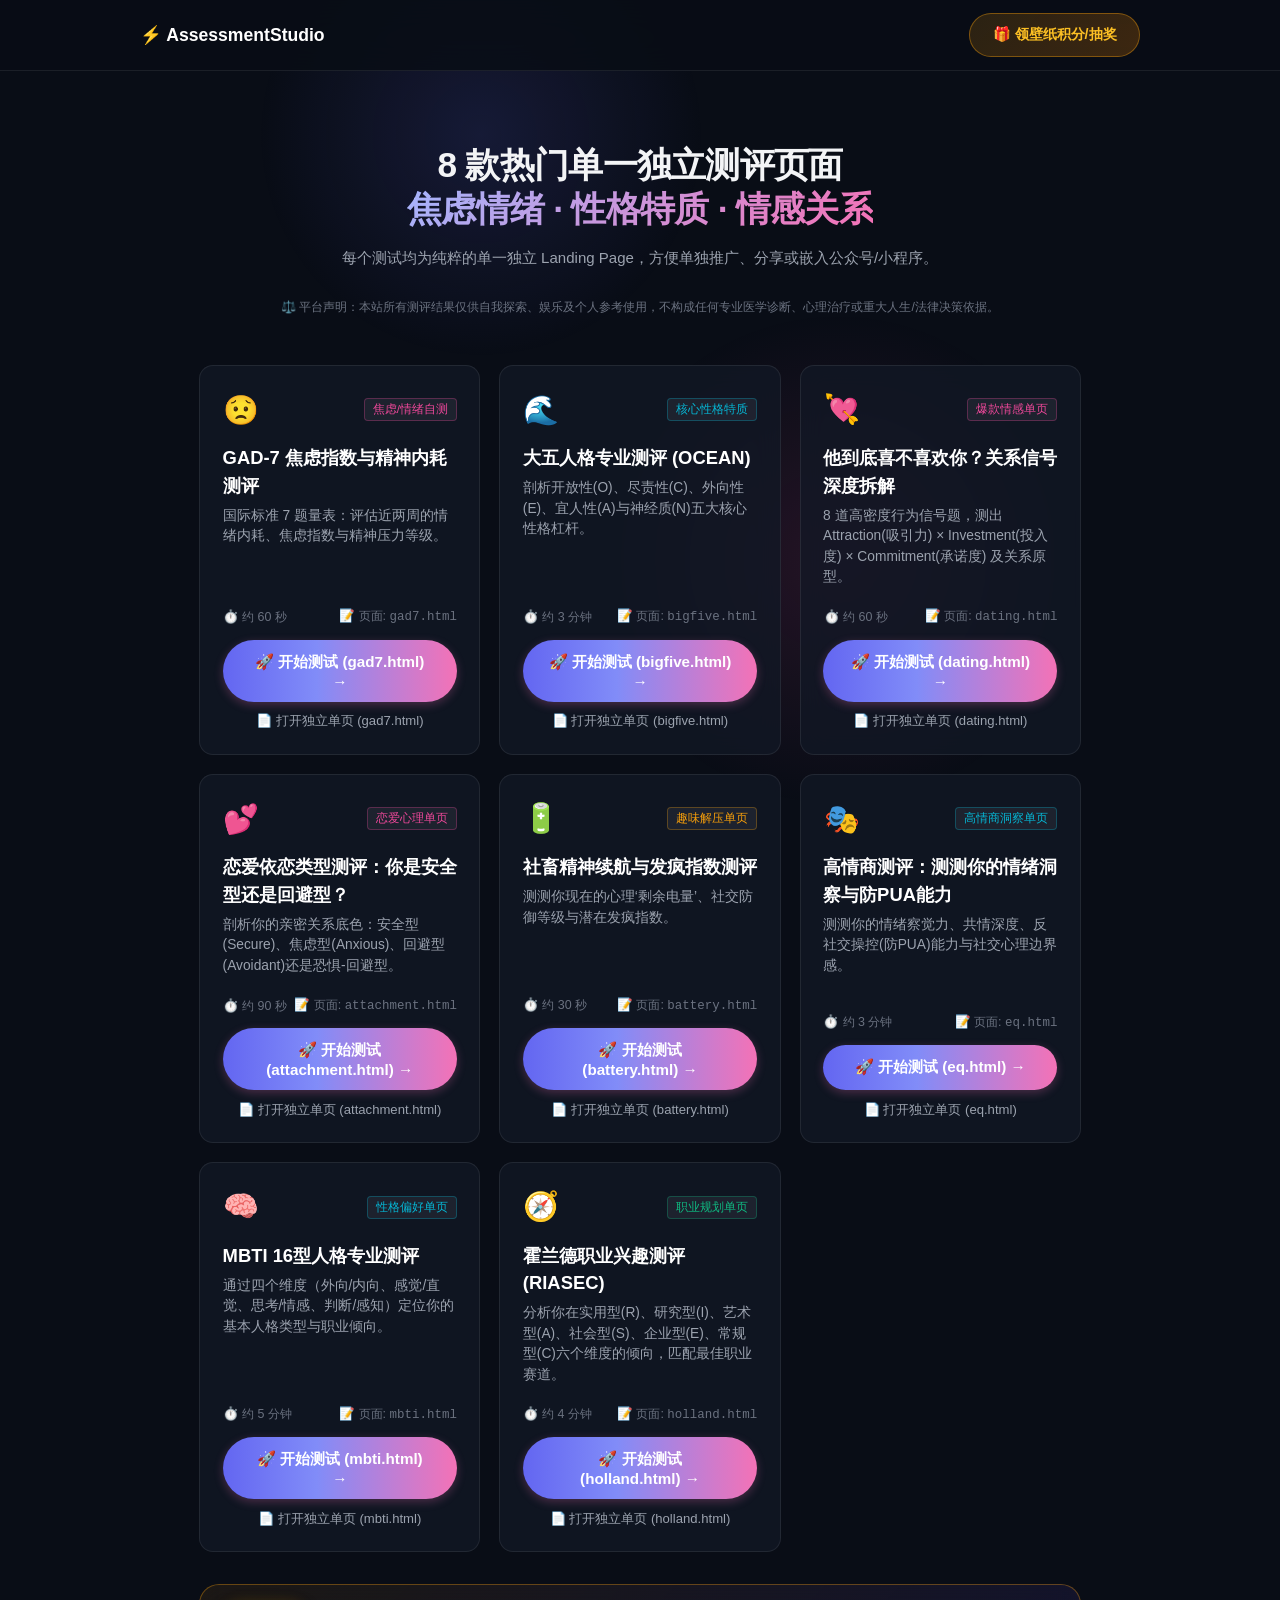
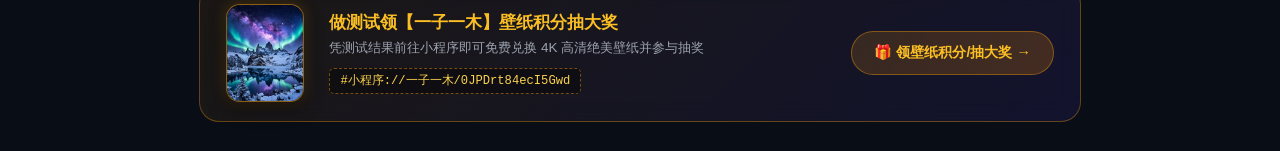
==== index.html @ 1773b710 "Copy: Update all ad reward banner buttons to '🎁 领壁纸积分/抽大奖'" ====
<!DOCTYPE html>
<html lang="zh-CN">
<head>
  <meta charset="UTF-8">
  <meta name="viewport" content="width=device-width, initial-scale=1.0">
  <title>Assessment Studio - 8款热门独立单页测评</title>
  <meta name="description" content="包含8个爆款单一独立测试页（焦虑指数、大五人格、关系信号、依恋类型、精神电量、高情商、MBTI、霍兰德）及微信小程序引流">
  <link rel="stylesheet" href="styles.css">
</head>
<body>

  <!-- Dynamic Background Glow Effects -->
  <div class="bg-glow-1"></div>
  <div class="bg-glow-2"></div>

  <!-- App Header -->
  <header class="app-header">
    <div class="header-container">
      <a href="index.html" class="brand-logo">
        <span>⚡ AssessmentStudio</span>
      </a>
      <div class="nav-actions">
        <a href="#小程序://一子一木/0JPDrt84ecI5Gwd" class="btn btn-reward" onclick="openMiniProgramAd(); return false;">🎁 领壁纸积分/抽奖</a>
      </div>
    </div>
  </header>

  <!-- Toast Notification Container -->
  <div id="toastMsg" class="toast-msg">
    <span>📱</span> <span id="toastText">正在跳转微信小程序【一子一木】...</span>
  </div>

  <main class="main-container">

    <div id="heroIntro" class="hero-section">
      <h1 class="hero-title">8 款热门单一独立测评页面<br><span class="hero-gradient-text">焦虑情绪 · 性格特质 · 情感关系</span></h1>
      <p class="hero-subtitle">每个测试均为纯粹的单一独立 Landing Page，方便单独推广、分享或嵌入公众号/小程序。</p>
      <p style="font-size:0.76rem; color:var(--text-sub); margin-top:0.4rem;">⚖️ 平台声明：本站所有测评结果仅供自我探索、娱乐及个人参考使用，不构成任何专业医学诊断、心理治疗或重大人生/法律决策依据。</p>
    </div>

    <!-- 8 Standalone Single Test Links -->
    <div class="catalog-grid" style="margin-bottom:2rem;">
      
      <!-- Single Test 1: GAD-7 Anxiety -->
      <div class="test-card">
        <div>
          <div class="test-card-header">
            <div class="test-icon">😟</div>
            <span class="test-tag" style="color:var(--accent-secondary); border-color:rgba(236,72,153,0.3);">焦虑/情绪自测</span>
          </div>
          <h3 class="test-title">GAD-7 焦虑指数与精神内耗测评</h3>
          <p class="test-desc">国际标准 7 题量表：评估近两周的情绪内耗、焦虑指数与精神压力等级。</p>
        </div>
        <div>
          <div class="test-meta">
            <span class="test-meta-item">⏱️ 约 60 秒</span>
            <span class="test-meta-item">📝 页面: <code>gad7.html</code></span>
          </div>
          <button class="btn btn-primary" onclick="checkAndStartTest('gad7')" style="width:100%; justify-content:center;">
            🚀 开始测试 (gad7.html) →
          </button>
          <a href="gad7.html" style="margin-top:0.6rem; display:block; text-align:center; font-size:0.82rem; color:var(--text-muted); text-decoration:none;">📄 打开独立单页 (gad7.html)</a>
        </div>
      </div>

      <!-- Single Test 2: Big Five -->
      <div class="test-card">
        <div>
          <div class="test-card-header">
            <div class="test-icon">🌊</div>
            <span class="test-tag" style="color:var(--accent-cyan); border-color:rgba(6,182,212,0.3);">核心性格特质</span>
          </div>
          <h3 class="test-title">大五人格专业测评 (OCEAN)</h3>
          <p class="test-desc">剖析开放性(O)、尽责性(C)、外向性(E)、宜人性(A)与神经质(N)五大核心性格杠杆。</p>
        </div>
        <div>
          <div class="test-meta">
            <span class="test-meta-item">⏱️ 约 3 分钟</span>
            <span class="test-meta-item">📝 页面: <code>bigfive.html</code></span>
          </div>
          <button class="btn btn-primary" onclick="checkAndStartTest('bigfive')" style="width:100%; justify-content:center;">
            🚀 开始测试 (bigfive.html) →
          </button>
          <a href="bigfive.html" style="margin-top:0.6rem; display:block; text-align:center; font-size:0.82rem; color:var(--text-muted); text-decoration:none;">📄 打开独立单页 (bigfive.html)</a>
        </div>
      </div>

      <!-- Single Test 3: Dating Quiz -->
      <div class="test-card">
        <div>
          <div class="test-card-header">
            <div class="test-icon">💘</div>
            <span class="test-tag" style="color:var(--accent-secondary); border-color:rgba(236,72,153,0.3);">爆款情感单页</span>
          </div>
          <h3 class="test-title">他到底喜不喜欢你？关系信号深度拆解</h3>
          <p class="test-desc">8 道高密度行为信号题，测出 Attraction(吸引力) × Investment(投入度) × Commitment(承诺度) 及关系原型。</p>
        </div>
        <div>
          <div class="test-meta">
            <span class="test-meta-item">⏱️ 约 60 秒</span>
            <span class="test-meta-item">📝 页面: <code>dating.html</code></span>
          </div>
          <button class="btn btn-primary" onclick="checkAndStartTest('dating_signal')" style="width:100%; justify-content:center;">
            🚀 开始测试 (dating.html) →
          </button>
          <a href="dating.html" style="margin-top:0.6rem; display:block; text-align:center; font-size:0.82rem; color:var(--text-muted); text-decoration:none;">📄 打开独立单页 (dating.html)</a>
        </div>
      </div>

      <!-- Single Test 4: Attachment Style -->
      <div class="test-card">
        <div>
          <div class="test-card-header">
            <div class="test-icon">💕</div>
            <span class="test-tag" style="color:var(--accent-secondary); border-color:rgba(236,72,153,0.3);">恋爱心理单页</span>
          </div>
          <h3 class="test-title">恋爱依恋类型测评：你是安全型还是回避型？</h3>
          <p class="test-desc">剖析你的亲密关系底色：安全型(Secure)、焦虑型(Anxious)、回避型(Avoidant)还是恐惧-回避型。</p>
        </div>
        <div>
          <div class="test-meta">
            <span class="test-meta-item">⏱️ 约 90 秒</span>
            <span class="test-meta-item">📝 页面: <code>attachment.html</code></span>
          </div>
          <button class="btn btn-primary" onclick="checkAndStartTest('attachment')" style="width:100%; justify-content:center;">
            🚀 开始测试 (attachment.html) →
          </button>
          <a href="attachment.html" style="margin-top:0.6rem; display:block; text-align:center; font-size:0.82rem; color:var(--text-muted); text-decoration:none;">📄 打开独立单页 (attachment.html)</a>
        </div>
      </div>

      <!-- Single Test 5: Mental Battery -->
      <div class="test-card">
        <div>
          <div class="test-card-header">
            <div class="test-icon">🔋</div>
            <span class="test-tag" style="color:var(--accent-amber); border-color:rgba(245,158,11,0.3);">趣味解压单页</span>
          </div>
          <h3 class="test-title">社畜精神续航与发疯指数测评</h3>
          <p class="test-desc">测测你现在的心理‘剩余电量’、社交防御等级与潜在发疯指数。</p>
        </div>
        <div>
          <div class="test-meta">
            <span class="test-meta-item">⏱️ 约 30 秒</span>
            <span class="test-meta-item">📝 页面: <code>battery.html</code></span>
          </div>
          <button class="btn btn-primary" onclick="checkAndStartTest('battery')" style="width:100%; justify-content:center;">
            🚀 开始测试 (battery.html) →
          </button>
          <a href="battery.html" style="margin-top:0.6rem; display:block; text-align:center; font-size:0.82rem; color:var(--text-muted); text-decoration:none;">📄 打开独立单页 (battery.html)</a>
        </div>
      </div>

      <!-- Single Test 6: EQ Quiz -->
      <div class="test-card">
        <div>
          <div class="test-card-header">
            <div class="test-icon">🎭</div>
            <span class="test-tag" style="color:var(--accent-cyan); border-color:rgba(6,182,212,0.3);">高情商洞察单页</span>
          </div>
          <h3 class="test-title">高情商测评：测测你的情绪洞察与防PUA能力</h3>
          <p class="test-desc">测测你的情绪察觉力、共情深度、反社交操控(防PUA)能力与社交心理边界感。</p>
        </div>
        <div>
          <div class="test-meta">
            <span class="test-meta-item">⏱️ 约 3 分钟</span>
            <span class="test-meta-item">📝 页面: <code>eq.html</code></span>
          </div>
          <button class="btn btn-primary" onclick="checkAndStartTest('eq')" style="width:100%; justify-content:center;">
            🚀 开始测试 (eq.html) →
          </button>
          <a href="eq.html" style="margin-top:0.6rem; display:block; text-align:center; font-size:0.82rem; color:var(--text-muted); text-decoration:none;">📄 打开独立单页 (eq.html)</a>
        </div>
      </div>

      <!-- Single Test 7: MBTI -->
      <div class="test-card">
        <div>
          <div class="test-card-header">
            <div class="test-icon">🧠</div>
            <span class="test-tag" style="color:var(--accent-cyan); border-color:rgba(6,182,212,0.3);">性格偏好单页</span>
          </div>
          <h3 class="test-title">MBTI 16型人格专业测评</h3>
          <p class="test-desc">通过四个维度（外向/内向、感觉/直觉、思考/情感、判断/感知）定位你的基本人格类型与职业倾向。</p>
        </div>
        <div>
          <div class="test-meta">
            <span class="test-meta-item">⏱️ 约 5 分钟</span>
            <span class="test-meta-item">📝 页面: <code>mbti.html</code></span>
          </div>
          <button class="btn btn-primary" onclick="checkAndStartTest('mbti')" style="width:100%; justify-content:center;">
            🚀 开始测试 (mbti.html) →
          </button>
          <a href="mbti.html" style="margin-top:0.6rem; display:block; text-align:center; font-size:0.82rem; color:var(--text-muted); text-decoration:none;">📄 打开独立单页 (mbti.html)</a>
        </div>
      </div>

      <!-- Single Test 8: Holland -->
      <div class="test-card">
        <div>
          <div class="test-card-header">
            <div class="test-icon">🧭</div>
            <span class="test-tag" style="color:var(--accent-emerald); border-color:rgba(16,185,129,0.3);">职业规划单页</span>
          </div>
          <h3 class="test-title">霍兰德职业兴趣测评 (RIASEC)</h3>
          <p class="test-desc">分析你在实用型(R)、研究型(I)、艺术型(A)、社会型(S)、企业型(E)、常规型(C)六个维度的倾向，匹配最佳职业赛道。</p>
        </div>
        <div>
          <div class="test-meta">
            <span class="test-meta-item">⏱️ 约 4 分钟</span>
            <span class="test-meta-item">📝 页面: <code>holland.html</code></span>
          </div>
          <button class="btn btn-primary" onclick="checkAndStartTest('holland')" style="width:100%; justify-content:center;">
            🚀 开始测试 (holland.html) →
          </button>
          <a href="holland.html" style="margin-top:0.6rem; display:block; text-align:center; font-size:0.82rem; color:var(--text-muted); text-decoration:none;">📄 打开独立单页 (holland.html)</a>
        </div>
      </div>

    </div>

    <!-- Test Flow Container for In-Place Execution -->
    <div id="testFlow" class="test-flow-container" style="display:none;">
      <div class="test-flow-header">
        <h2 class="flow-title">测评进行中</h2>
        <span class="progress-text" id="progressText">1 / 10</span>
      </div>

      <div class="progress-bar-container">
        <div class="progress-bar-fill" id="progressBarFill"></div>
      </div>

      <div class="question-card">
        <div class="question-number" id="questionNumber">QUESTION 1</div>
        <h3 class="question-text" id="questionText">题目加载中...</h3>
        
        <div class="options-list" id="optionsList">
          <!-- Injected via JS -->
        </div>
      </div>

      <div class="flow-controls">
        <button class="btn btn-outline" id="prevBtn" onclick="prevQuestion()">← 上一题</button>
      </div>

      <div style="background:rgba(245, 158, 11, 0.06); border:1px solid rgba(245, 158, 11, 0.2); border-radius:var(--radius-md); padding:0.8rem 1.2rem; margin-top:2rem; display:flex; align-items:center; justify-content:space-between; font-size:0.85rem;">
        <span style="color:var(--text-muted);">🎁 完成测试后自动发放【一子一木】壁纸积分兑换资格</span>
        <a href="#小程序://一子一木/0JPDrt84ecI5Gwd" onclick="openMiniProgramAd(); return false;" style="color:#fbbf24; font-weight:600; text-decoration:none;">查看小程序 →</a>
      </div>
    </div>

    <!-- Result Container for In-Place Execution -->
    <div id="resultView" class="result-container" style="display:none;">
      <div id="resultContainer"></div>
    </div>

    <!-- 🎨 CLEAN AD CARD -->
    <div class="ad-reward-banner">
      <div class="ad-content-left">
        <div class="ad-icon-badge"><img src="[data-uri]" alt="精美4K壁纸预告"></div>
        <div class="ad-text-info">
          <h3>做测试领【一子一木】壁纸积分抽大奖</h3>
          <p>凭测试结果前往小程序即可免费兑换 4K 高清绝美壁纸并参与抽奖</p>
          <div class="ad-miniprogram-tag">#小程序://一子一木/0JPDrt84ecI5Gwd</div>
        </div>
      </div>
      <a href="#小程序://一子一木/0JPDrt84ecI5Gwd" class="btn btn-reward" onclick="openMiniProgramAd(); return false;">
        🎁 领壁纸积分/抽大奖 →
      </a>
    </div>

  </main>

  <script src="app.js"></script>
</body>
</html>
---- styles.css ----
:root {
  --bg-dark: #090d16;
  --card-bg: rgba(18, 24, 38, 0.75);
  --border-color: rgba(255, 255, 255, 0.08);
  --text-main: #f3f4f6;
  --text-muted: #9ca3af;
  --text-sub: #6b7280;
  
  --accent-primary: #6366f1;
  --accent-secondary: #ec4899;
  --accent-amber: #f59e0b;
  --accent-emerald: #10b981;
  --accent-cyan: #06b6d4;

  --radius-sm: 8px;
  --radius-md: 14px;
  --radius-lg: 20px;

  --font-family: -apple-system, BlinkMacSystemFont, "Segoe UI", Roboto, "Helvetica Neue", Arial, sans-serif;
}

* {
  box-sizing: border-box;
  margin: 0;
  padding: 0;
}

body {
  background-color: var(--bg-dark);
  color: var(--text-main);
  font-family: var(--font-family);
  min-height: 100vh;
  line-height: 1.5;
  overflow-x: hidden;
  position: relative;
}

/* Background Dynamic Glows */
.bg-glow-1 {
  position: fixed;
  top: -10%;
  left: 20%;
  width: 450px;
  height: 450px;
  background: radial-gradient(circle, rgba(99, 102, 241, 0.15) 0%, rgba(0, 0, 0, 0) 70%);
  pointer-events: none;
  z-index: 0;
}

.bg-glow-2 {
  position: fixed;
  bottom: 10%;
  right: 15%;
  width: 500px;
  height: 500px;
  background: radial-gradient(circle, rgba(236, 72, 153, 0.12) 0%, rgba(0, 0, 0, 0) 70%);
  pointer-events: none;
  z-index: 0;
}

/* Header */
.app-header {
  position: sticky;
  top: 0;
  z-index: 50;
  backdrop-filter: blur(16px);
  background: rgba(9, 13, 22, 0.85);
  border-bottom: 1px solid var(--border-color);
  padding: 0.8rem 1.5rem;
}

.header-container {
  max-width: 1000px;
  margin: 0 auto;
  display: flex;
  align-items: center;
  justify-content: space-between;
}

.brand-logo {
  font-size: 1.1rem;
  font-weight: 700;
  color: #fff;
  text-decoration: none;
  display: flex;
  align-items: center;
  gap: 0.5rem;
}

.brand-badge {
  font-size: 0.72rem;
  font-weight: 500;
  padding: 2px 8px;
  border-radius: 20px;
  background: rgba(99, 102, 241, 0.2);
  color: #818cf8;
  border: 1px solid rgba(99, 102, 241, 0.4);
}

.nav-actions {
  display: flex;
  align-items: center;
  gap: 0.8rem;
}

/* Layout */
.main-container {
  max-width: 920px;
  margin: 0 auto;
  padding: 2rem 1.2rem;
  position: relative;
  z-index: 1;
}

/* Hero Section */
.hero-section {
  text-align: center;
  padding: 2.5rem 1rem 1.5rem 1rem;
}

.hero-title {
  font-size: 2.2rem;
  font-weight: 800;
  letter-spacing: -0.02em;
  line-height: 1.25;
  margin-bottom: 1rem;
}

.hero-gradient-text {
  background: linear-gradient(135deg, #a5b4fc 0%, #f472b6 100%);
  -webkit-background-clip: text;
  -webkit-text-fill-color: transparent;
}

.hero-subtitle {
  font-size: 0.94rem;
  color: var(--text-muted);
  max-width: 860px;
  margin: 0 auto 1.8rem auto;
  line-height: 1.5;
}

/* Buttons - 原版高光紫粉渐变 */
.btn {
  display: inline-flex;
  align-items: center;
  gap: 0.5rem;
  padding: 0.75rem 1.6rem;
  border-radius: 9999px;
  font-weight: 600;
  font-size: 0.95rem;
  cursor: pointer;
  transition: all 0.25s cubic-bezier(0.4, 0, 0.2, 1);
  border: none;
  text-decoration: none;
}

.btn-primary {
  background: linear-gradient(90deg, #6366f1 0%, #818cf8 40%, #f472b6 100%);
  color: #ffffff;
  box-shadow: 0 3px 10px rgba(244, 114, 182, 0.26);
}

.btn-primary:hover {
  transform: translateY(-2px);
  box-shadow: 0 5px 14px rgba(244, 114, 182, 0.38);
  opacity: 0.96;
}

.btn-reward {
  background: linear-gradient(135deg, rgba(245, 158, 11, 0.15) 0%, rgba(217, 119, 6, 0.25) 100%);
  color: #fbbf24;
  border: 1px solid rgba(245, 158, 11, 0.4);
  padding: 0.65rem 1.4rem;
  font-size: 0.9rem;
  white-space: nowrap;
}

.btn-reward:hover {
  background: rgba(245, 158, 11, 0.3);
  box-shadow: 0 4px 14px rgba(245, 158, 11, 0.3);
  transform: translateY(-1px);
}

.btn-outline {
  background: rgba(255, 255, 255, 0.05);
  color: var(--text-main);
  border: 1px solid var(--border-color);
}

.btn-outline:hover {
  background: rgba(255, 255, 255, 0.1);
}

/* Catalog Grid */
.catalog-grid {
  display: grid;
  grid-template-columns: repeat(auto-fill, minmax(280px, 1fr));
  gap: 1.2rem;
  margin-top: 1.5rem;
}

.test-card {
  background: var(--card-bg);
  border: 1px solid var(--border-color);
  border-radius: var(--radius-md);
  padding: 1.4rem;
  backdrop-filter: blur(12px);
  transition: all 0.25s ease;
  display: flex;
  flex-direction: column;
  justify-content: space-between;
}

.test-card:hover {
  transform: translateY(-3px);
  border-color: rgba(99, 102, 241, 0.35);
  box-shadow: 0 8px 20px rgba(0, 0, 0, 0.4);
}

.test-card-header {
  display: flex;
  align-items: center;
  justify-content: space-between;
  margin-bottom: 0.8rem;
}

.test-icon {
  font-size: 1.8rem;
}

.test-tag {
  font-size: 0.72rem;
  padding: 2px 8px;
  border-radius: 4px;
  background: rgba(255, 255, 255, 0.06);
  color: var(--text-muted);
  border: 1px solid var(--border-color);
}

.test-title {
  font-size: 1.15rem;
  font-weight: 700;
  margin-bottom: 0.4rem;
  color: #fff;
}

.test-desc {
  font-size: 0.86rem;
  color: var(--text-muted);
  line-height: 1.5;
  margin-bottom: 1.2rem;
}

.test-meta {
  display: flex;
  align-items: center;
  justify-content: space-between;
  font-size: 0.78rem;
  color: var(--text-sub);
  margin-bottom: 0.8rem;
}

/* Test Flow Container */
.test-flow-container {
  background: var(--card-bg);
  border: 1px solid var(--border-color);
  border-radius: var(--radius-lg);
  padding: 2rem;
  backdrop-filter: blur(16px);
  max-width: 680px;
  margin: 0 auto;
}

.test-flow-header {
  display: flex;
  align-items: center;
  justify-content: space-between;
  margin-bottom: 1rem;
}

.flow-title {
  font-size: 1.2rem;
  font-weight: 700;
}

.progress-text {
  font-size: 0.85rem;
  color: #818cf8;
  font-weight: 600;
}

.progress-bar-container {
  width: 100%;
  height: 6px;
  background: rgba(255, 255, 255, 0.08);
  border-radius: 10px;
  overflow: hidden;
  margin-bottom: 2rem;
}

.progress-bar-fill {
  height: 100%;
  width: 0%;
  background: linear-gradient(90deg, #6366f1 0%, #ec4899 100%);
  transition: width 0.3s ease;
}

.question-card {
  margin-bottom: 2rem;
}

.question-number {
  font-size: 0.8rem;
  color: #818cf8;
  font-weight: 700;
  letter-spacing: 0.05em;
  margin-bottom: 0.4rem;
}

.question-text {
  font-size: 1.18rem;
  font-weight: 600;
  color: #fff;
  line-height: 1.45;
  margin-bottom: 1.4rem;
}

.options-list {
  display: flex;
  flex-direction: column;
  gap: 0.8rem;
}

.option-btn {
  width: 100%;
  text-align: left;
  padding: 1rem 1.2rem;
  border-radius: var(--radius-md);
  background: rgba(255, 255, 255, 0.03);
  border: 1px solid var(--border-color);
  color: var(--text-main);
  font-size: 0.95rem;
  cursor: pointer;
  transition: all 0.2s ease;
  display: flex;
  align-items: center;
  justify-content: space-between;
}

.option-btn:hover {
  background: rgba(99, 102, 241, 0.12);
  border-color: rgba(99, 102, 241, 0.4);
  transform: translateX(3px);
}

.option-btn.selected {
  background: rgba(99, 102, 241, 0.22);
  border-color: #6366f1;
  box-shadow: 0 0 12px rgba(99, 102, 241, 0.3);
}

.option-indicator {
  width: 18px;
  height: 18px;
  border-radius: 50%;
  border: 2px solid var(--border-color);
  display: inline-flex;
  align-items: center;
  justify-content: center;
  font-size: 0.7rem;
}

.option-btn.selected .option-indicator {
  border-color: #818cf8;
  background: #6366f1;
}

.flow-controls {
  display: flex;
  justify-content: space-between;
  align-items: center;
  margin-top: 1.5rem;
  padding-top: 1.2rem;
  border-top: 1px solid var(--border-color);
}

/* Result Container */
.result-container {
  max-width: 760px;
  margin: 0 auto;
}

.result-header-card {
  background: linear-gradient(135deg, rgba(30, 27, 75, 0.8) 0%, rgba(18, 24, 38, 0.85) 100%);
  border: 1px solid rgba(99, 102, 241, 0.3);
  border-radius: var(--radius-lg);
  padding: 2.2rem;
  text-align: center;
  backdrop-filter: blur(16px);
  box-shadow: 0 12px 30px rgba(0, 0, 0, 0.5);
  margin-bottom: 1.5rem;
}

.result-badge {
  display: inline-block;
  font-size: 0.8rem;
  font-weight: 700;
  padding: 4px 14px;
  border-radius: 20px;
  background: rgba(236, 72, 153, 0.15);
  color: #f472b6;
  border: 1px solid rgba(236, 72, 153, 0.3);
  margin-bottom: 1rem;
}

.result-main-title {
  font-size: 2.8rem;
  font-weight: 900;
  letter-spacing: -0.02em;
  line-height: 1.1;
  margin-bottom: 0.5rem;
  background: linear-gradient(135deg, #fff 0%, #a5b4fc 100%);
  -webkit-background-clip: text;
  -webkit-text-fill-color: transparent;
}

.result-subtitle {
  font-size: 1.15rem;
  color: #c084fc;
  font-weight: 600;
  margin-bottom: 1rem;
}

.result-summary {
  font-size: 0.95rem;
  color: var(--text-muted);
  max-width: 600px;
  margin: 0 auto;
  line-height: 1.6;
}

.result-details-grid {
  display: grid;
  grid-template-columns: repeat(auto-fit, minmax(300px, 1fr));
  gap: 1.2rem;
  margin-bottom: 1.5rem;
}

.detail-card {
  background: var(--card-bg);
  border: 1px solid var(--border-color);
  border-radius: var(--radius-md);
  padding: 1.4rem;
  backdrop-filter: blur(12px);
}

.detail-card-title {
  font-size: 1rem;
  font-weight: 700;
  color: #fff;
  margin-bottom: 0.8rem;
  display: flex;
  align-items: center;
  gap: 0.5rem;
}

/* Dimensions & Bars */
.dimension-row {
  margin-bottom: 1rem;
}

.dimension-label {
  display: flex;
  justify-content: space-between;
  font-size: 0.85rem;
  color: var(--text-muted);
  margin-bottom: 0.3rem;
}

.dimension-track {
  height: 8px;
  background: rgba(255, 255, 255, 0.08);
  border-radius: 10px;
  overflow: hidden;
}

.dimension-fill {
  height: 100%;
  background: linear-gradient(90deg, #6366f1 0%, #ec4899 100%);
  border-radius: 10px;
}

/* Ad Reward Banner - Clean High-Impact Layout */
.ad-reward-banner {
  background: linear-gradient(135deg, rgba(245, 158, 11, 0.08) 0%, rgba(30, 27, 75, 0.45) 100%);
  border: 1px solid rgba(245, 158, 11, 0.35);
  border-radius: var(--radius-lg);
  padding: 1.2rem 1.6rem;
  display: flex;
  align-items: center;
  justify-content: space-between;
  gap: 1.5rem;
  margin-top: 1.5rem;
  backdrop-filter: blur(12px);
}

.ad-content-left {
  display: flex;
  align-items: center;
  gap: 1.6rem;
}

.ad-icon-badge {
  width: 78px;
  height: 98px;
  border-radius: 14px;
  background: rgba(255, 255, 255, 0.05);
  display: flex;
  align-items: center;
  justify-content: center;
  border: 1.5px solid rgba(245, 158, 11, 0.5);
  overflow: hidden;
  flex-shrink: 0;
  box-shadow: 0 6px 18px rgba(0, 0, 0, 0.5), 0 0 14px rgba(245, 158, 11, 0.25);
  transition: transform 0.3s ease, box-shadow 0.3s ease;
}

.ad-icon-badge:hover {
  transform: scale(1.06);
  box-shadow: 0 8px 24px rgba(0, 0, 0, 0.6), 0 0 20px rgba(245, 158, 11, 0.4);
}

.ad-icon-badge img {
  width: 100%;
  height: 100%;
  object-fit: cover;
}

.ad-text-info {
  display: flex;
  flex-direction: column;
  gap: 0.25rem;
}

.ad-text-info h3 {
  font-size: 1.05rem;
  font-weight: 700;
  color: #fbbf24;
  line-height: 1.3;
}

.ad-text-info p {
  font-size: 0.84rem;
  color: var(--text-muted);
}

.ad-miniprogram-tag {
  display: inline-block;
  align-self: flex-start;
  margin-top: 0.35rem;
  padding: 3px 10px;
  background: rgba(0, 0, 0, 0.35);
  border: 1px dashed rgba(245, 158, 11, 0.45);
  border-radius: 5px;
  font-family: monospace;
  font-size: 0.76rem;
  color: #fcd34d;
}

/* Toast */
.toast-msg {
  position: fixed;
  bottom: 2rem;
  left: 50%;
  transform: translateX(-50%) translateY(100px);
  background: rgba(18, 24, 38, 0.95);
  border: 1px solid #6366f1;
  color: #fff;
  padding: 0.8rem 1.6rem;
  border-radius: 9999px;
  font-size: 0.9rem;
  font-weight: 500;
  box-shadow: 0 10px 25px rgba(0, 0, 0, 0.5);
  display: flex;
  align-items: center;
  gap: 0.6rem;
  transition: transform 0.3s cubic-bezier(0.175, 0.885, 0.32, 1.275);
  z-index: 100;
  pointer-events: none;
  opacity: 0;
}

.toast-msg.show {
  transform: translateX(-50%) translateY(0);
  opacity: 1;
}

/* 💳 Paywall & Share Modal System */
.modal-overlay {
  position: fixed;
  top: 0;
  left: 0;
  width: 100vw;
  height: 100vh;
  background: rgba(0, 0, 0, 0.75);
  backdrop-filter: blur(12px);
  z-index: 200;
  display: flex;
  align-items: center;
  justify-content: center;
  padding: 1.2rem;
  opacity: 0;
  pointer-events: none;
  transition: opacity 0.3s ease;
}

.modal-overlay.show {
  opacity: 1;
  pointer-events: auto;
}

.paywall-card {
  background: linear-gradient(135deg, rgba(24, 20, 48, 0.96) 0%, rgba(12, 16, 28, 0.98) 100%);
  border: 1px solid rgba(99, 102, 241, 0.45);
  border-radius: var(--radius-lg);
  width: 100%;
  max-width: 440px;
  padding: 2.2rem 1.8rem;
  box-shadow: 0 20px 50px rgba(0, 0, 0, 0.85), 0 0 30px rgba(99, 102, 241, 0.25);
  position: relative;
  text-align: center;
  transform: translateY(20px) scale(0.95);
  transition: transform 0.3s cubic-bezier(0.175, 0.885, 0.32, 1.275);
}

.modal-overlay.show .paywall-card {
  transform: translateY(0) scale(1);
}

.modal-close-btn {
  position: absolute;
  top: 1rem;
  right: 1.2rem;
  background: none;
  border: none;
  color: var(--text-muted);
  font-size: 1.5rem;
  cursor: pointer;
  line-height: 1;
}

.modal-close-btn:hover {
  color: #fff;
}

.paywall-badge {
  display: inline-block;
  font-size: 0.76rem;
  font-weight: 700;
  padding: 3px 12px;
  border-radius: 20px;
  background: rgba(99, 102, 241, 0.18);
  color: #a5b4fc;
  border: 1px solid rgba(99, 102, 241, 0.35);
  margin-bottom: 0.8rem;
}

.paywall-title {
  font-size: 1.35rem;
  font-weight: 800;
  color: #fff;
  margin-bottom: 0.8rem;
}

.paywall-price-box {
  display: flex;
  align-items: baseline;
  justify-content: center;
  gap: 0.6rem;
  margin-bottom: 1.2rem;
}

.paywall-price {
  font-size: 2.4rem;
  font-weight: 900;
  color: #fbbf24;
}

.paywall-original-price {
  font-size: 0.95rem;
  color: var(--text-sub);
  text-decoration: line-through;
}

.paywall-features {
  text-align: left;
  background: rgba(255, 255, 255, 0.03);
  border: 1px solid var(--border-color);
  border-radius: var(--radius-md);
  padding: 1rem 1.2rem;
  margin-bottom: 1.5rem;
  font-size: 0.88rem;
  color: var(--text-main);
}

.paywall-feature-item {
  display: flex;
  align-items: center;
  gap: 0.5rem;
  margin-bottom: 0.4rem;
}

.paywall-feature-item:last-child {
  margin-bottom: 0;
}

.pay-btn-wechat {
  width: 100%;
  padding: 0.88rem;
  border-radius: 9999px;
  background: linear-gradient(90deg, #07c160 0%, #10b981 100%);
  color: #fff;
  font-size: 1.05rem;
  font-weight: 700;
  border: none;
  cursor: pointer;
  box-shadow: 0 4px 15px rgba(7, 193, 96, 0.35);
  transition: all 0.25s ease;
  margin-bottom: 0.8rem;
}

.pay-btn-wechat:hover {
  transform: translateY(-2px);
  box-shadow: 0 6px 20px rgba(7, 193, 96, 0.5);
}

.code-unlock-toggle {
  font-size: 0.82rem;
  color: #818cf8;
  cursor: pointer;
  text-decoration: underline;
}

.code-input-group {
  display: flex;
  gap: 0.5rem;
  margin-top: 0.8rem;
}

.code-input-group input {
  flex: 1;
  background: rgba(0, 0, 0, 0.4);
  border: 1px solid var(--border-color);
  border-radius: 8px;
  padding: 0.6rem 0.8rem;
  color: #fff;
  font-size: 0.9rem;
}

.code-input-group button {
  padding: 0.6rem 1rem;
  border-radius: 8px;
  background: #6366f1;
  color: #fff;
  border: none;
  font-weight: 600;
  cursor: pointer;
}

/* 🌌 Test Matrix Vertical Scroll Container (上下滑动探索限制容器 - 无整齐列数留空) */
.matrix-recommend-section {
  background: linear-gradient(135deg, rgba(30, 27, 75, 0.6) 0%, rgba(18, 24, 38, 0.8) 100%);
  border: 1px solid rgba(99, 102, 241, 0.25);
  border-radius: var(--radius-lg);
  padding: 1.6rem 1.4rem;
  margin-top: 2rem;
  backdrop-filter: blur(14px);
  position: relative;
}

.matrix-header {
  display: flex;
  align-items: center;
  justify-content: space-between;
  margin-bottom: 1.2rem;
  padding: 0 0.2rem;
}

.matrix-title-group {
  text-align: left;
}

.matrix-title {
  font-size: 1.2rem;
  font-weight: 800;
  color: #fff;
  display: flex;
  align-items: center;
  gap: 0.4rem;
}

.matrix-subtitle {
  font-size: 0.82rem;
  color: var(--text-muted);
  margin-top: 0.2rem;
}

.matrix-swipe-hint {
  font-size: 0.78rem;
  color: #818cf8;
  display: flex;
  align-items: center;
  gap: 0.3rem;
  background: rgba(99, 102, 241, 0.12);
  padding: 4px 12px;
  border-radius: 20px;
  border: 1px solid rgba(99, 102, 241, 0.3);
  white-space: nowrap;
}

/* 核心上下滑动限高网格容器 */
.matrix-grid {
  display: grid;
  grid-template-columns: repeat(auto-fill, minmax(260px, 1fr));
  gap: 1.1rem;
  max-height: 380px;
  overflow-y: auto;
  padding: 0.2rem 0.6rem 0.4rem 0.2rem;
  scrollbar-width: thin;
  scrollbar-color: rgba(99, 102, 241, 0.45) rgba(255, 255, 255, 0.04);
}

.matrix-grid::-webkit-scrollbar {
  width: 6px;
}

.matrix-grid::-webkit-scrollbar-track {
  background: rgba(255, 255, 255, 0.04);
  border-radius: 10px;
}

.matrix-grid::-webkit-scrollbar-thumb {
  background: rgba(99, 102, 241, 0.45);
  border-radius: 10px;
}

.matrix-grid::-webkit-scrollbar-thumb:hover {
  background: rgba(99, 102, 241, 0.7);
}

.matrix-mini-card {
  background: rgba(255, 255, 255, 0.035);
  border: 1px solid var(--border-color);
  border-radius: var(--radius-md);
  padding: 1.2rem;
  display: flex;
  flex-direction: column;
  justify-content: space-between;
  transition: all 0.25s ease;
  box-shadow: 0 4px 15px rgba(0, 0, 0, 0.2);
}

.matrix-mini-card:hover {
  background: rgba(99, 102, 241, 0.12);
  border-color: rgba(99, 102, 241, 0.45);
  transform: translateY(-3px);
  box-shadow: 0 8px 22px rgba(0, 0, 0, 0.4);
}

.matrix-card-top {
  display: flex;
  align-items: center;
  gap: 0.6rem;
  margin-bottom: 0.5rem;
}

.matrix-card-icon {
  font-size: 1.5rem;
}

.matrix-card-name {
  font-size: 0.94rem;
  font-weight: 700;
  color: #fff;
  line-height: 1.3;
}

.matrix-card-desc {
  font-size: 0.78rem;
  color: var(--text-sub);
  line-height: 1.45;
  margin-bottom: 1rem;
}

/* 矩阵内部小卡片按钮渐变 */
.matrix-card-btn {
  width: 100%;
  padding: 0.55rem 0.8rem;
  border-radius: 9999px;
  background: linear-gradient(90deg, #4f46e5 0%, #6366f1 50%, #3b82f6 100%);
  color: #fff;
  font-size: 0.82rem;
  font-weight: 600;
  border: none;
  cursor: pointer;
  display: flex;
  align-items: center;
  justify-content: center;
  gap: 0.3rem;
  transition: all 0.2s ease;
  box-shadow: 0 3px 10px rgba(99, 102, 241, 0.25);
}

.matrix-card-btn:hover {
  opacity: 0.94;
  transform: scale(1.02);
  box-shadow: 0 4px 14px rgba(99, 102, 241, 0.4);
}

/* Responsive */
@media (max-width: 640px) {
  .hero-title { font-size: 1.7rem; }
  .hero-subtitle { font-size: 0.88rem; }
  .ad-reward-banner { flex-direction: column; text-align: center; }
  .ad-content-left { flex-direction: column; gap: 1rem; }
  .ad-miniprogram-tag { align-self: center; }
  .result-main-title { font-size: 2.2rem; }
  .matrix-header { flex-direction: column; align-items: flex-start; gap: 0.5rem; }
  .matrix-grid { grid-template-columns: 1fr; max-height: 360px; }
}
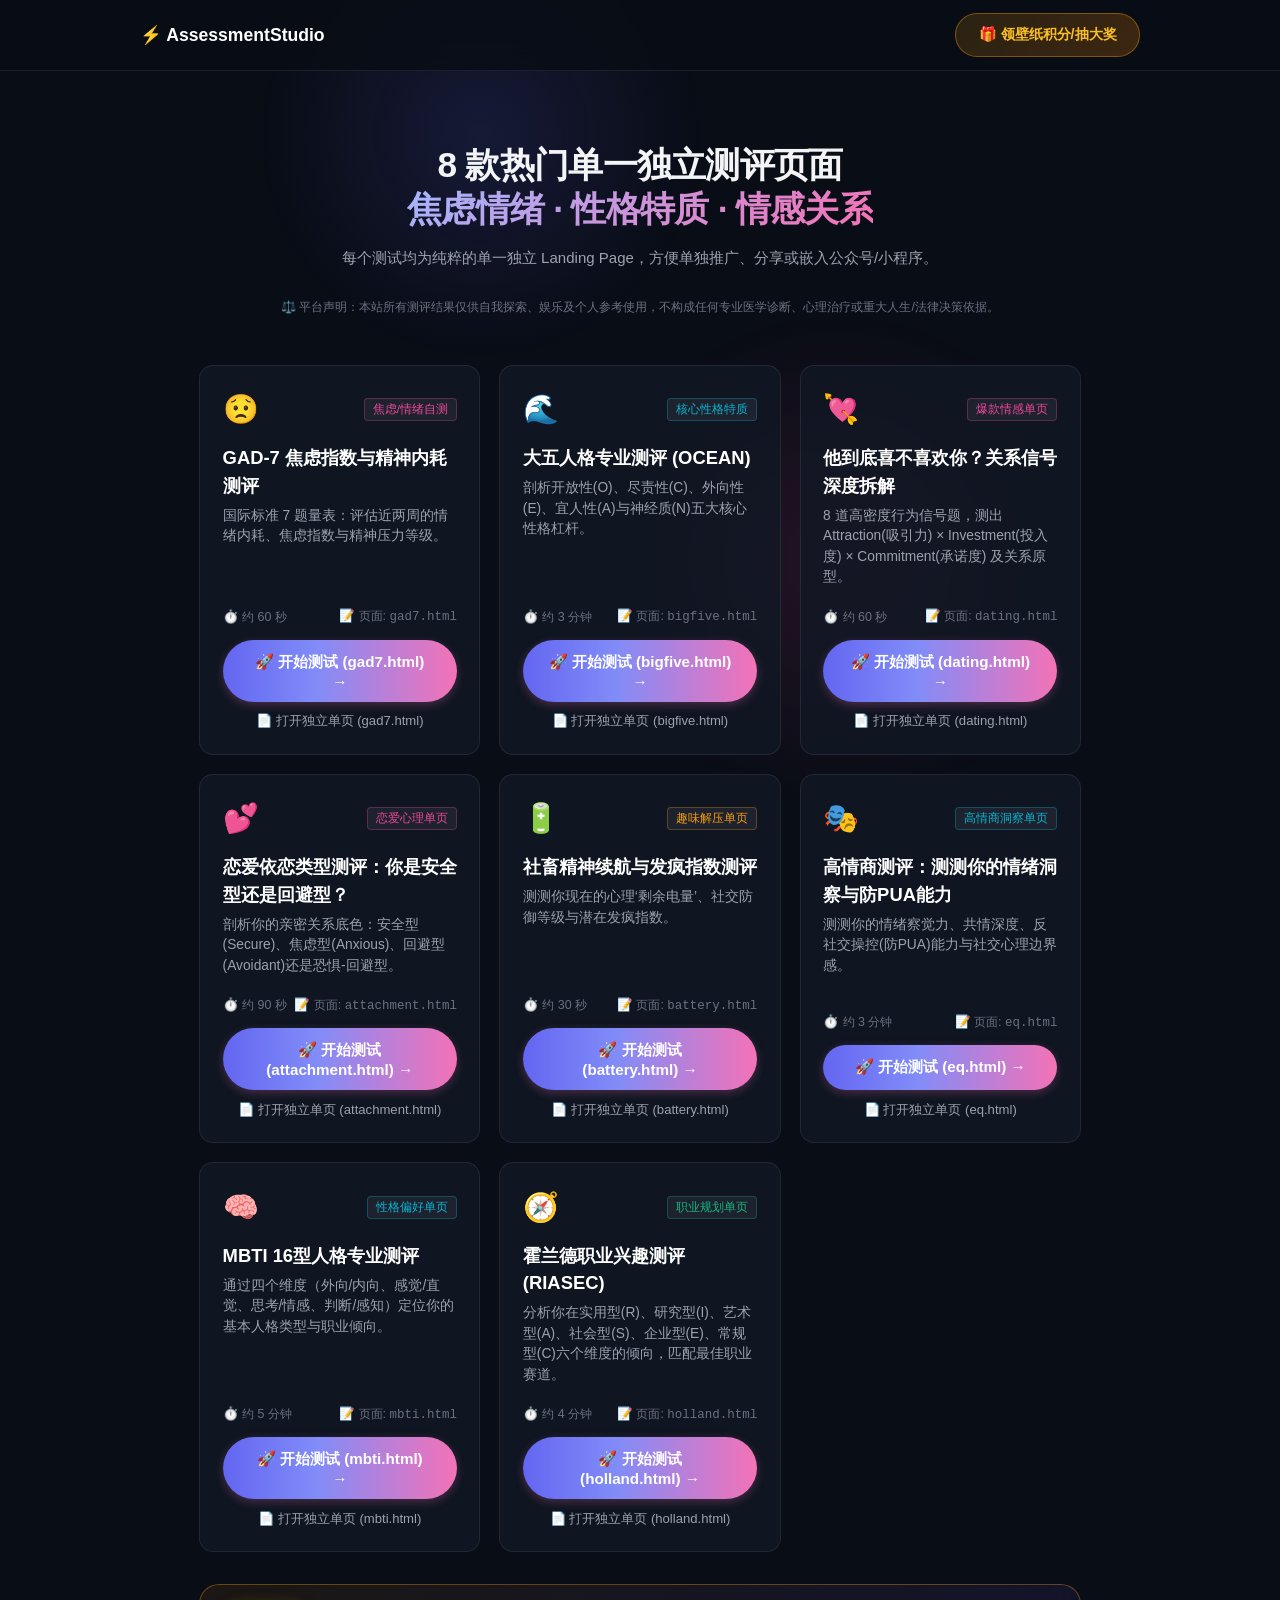
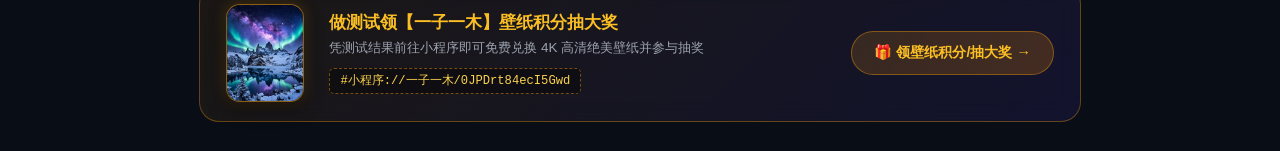
==== commit a4a04575: "Copy: Fix missing character in button to '🎁 领壁纸积分/抽大奖'" ====
--- a/index.html
+++ b/index.html
@@ -20,7 +20,7 @@
         <span>⚡ AssessmentStudio</span>
       </a>
       <div class="nav-actions">
-        <a href="#小程序://一子一木/0JPDrt84ecI5Gwd" class="btn btn-reward" onclick="openMiniProgramAd(); return false;">🎁 领壁纸积分/抽奖</a>
+        <a href="#小程序://一子一木/0JPDrt84ecI5Gwd" class="btn btn-reward" onclick="openMiniProgramAd(); return false;">🎁 领壁纸积分/抽大奖</a>
       </div>
     </div>
   </header>
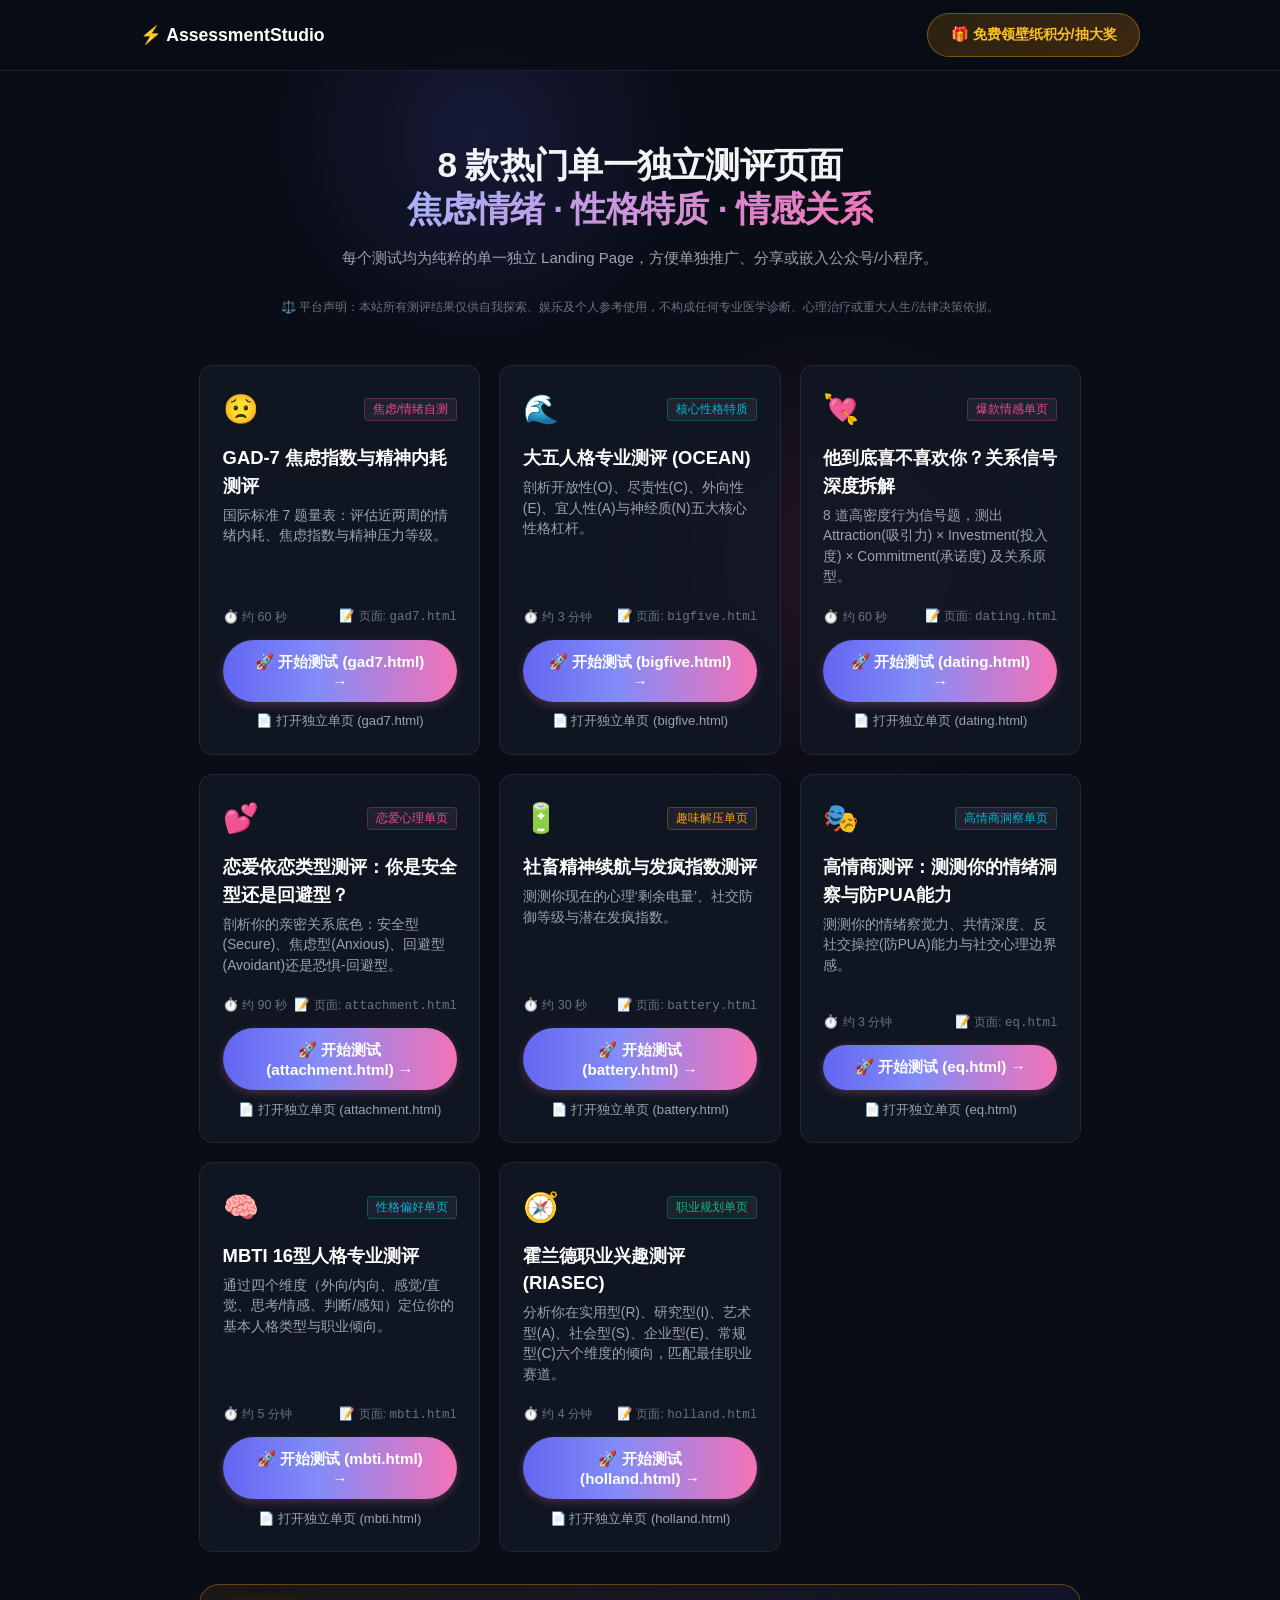
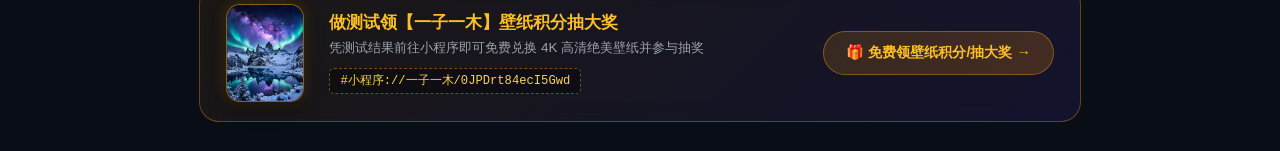
==== commit 97fb4ac0: "Copy: Enhance CTR by adding 免费 to all lead gen buttons: '🎁 免费领壁纸积分/抽大奖'" ====
--- a/index.html
+++ b/index.html
@@ -20,7 +20,7 @@
         <span>⚡ AssessmentStudio</span>
       </a>
       <div class="nav-actions">
-        <a href="#小程序://一子一木/0JPDrt84ecI5Gwd" class="btn btn-reward" onclick="openMiniProgramAd(); return false;">🎁 领壁纸积分/抽大奖</a>
+        <a href="#小程序://一子一木/0JPDrt84ecI5Gwd" class="btn btn-reward" onclick="openMiniProgramAd(); return false;">🎁 免费领壁纸积分/抽大奖</a>
       </div>
     </div>
   </header>
@@ -265,7 +265,7 @@
         </div>
       </div>
       <a href="#小程序://一子一木/0JPDrt84ecI5Gwd" class="btn btn-reward" onclick="openMiniProgramAd(); return false;">
-        🎁 领壁纸积分/抽大奖 →
+        🎁 免费领壁纸积分/抽大奖 →
       </a>
     </div>
 
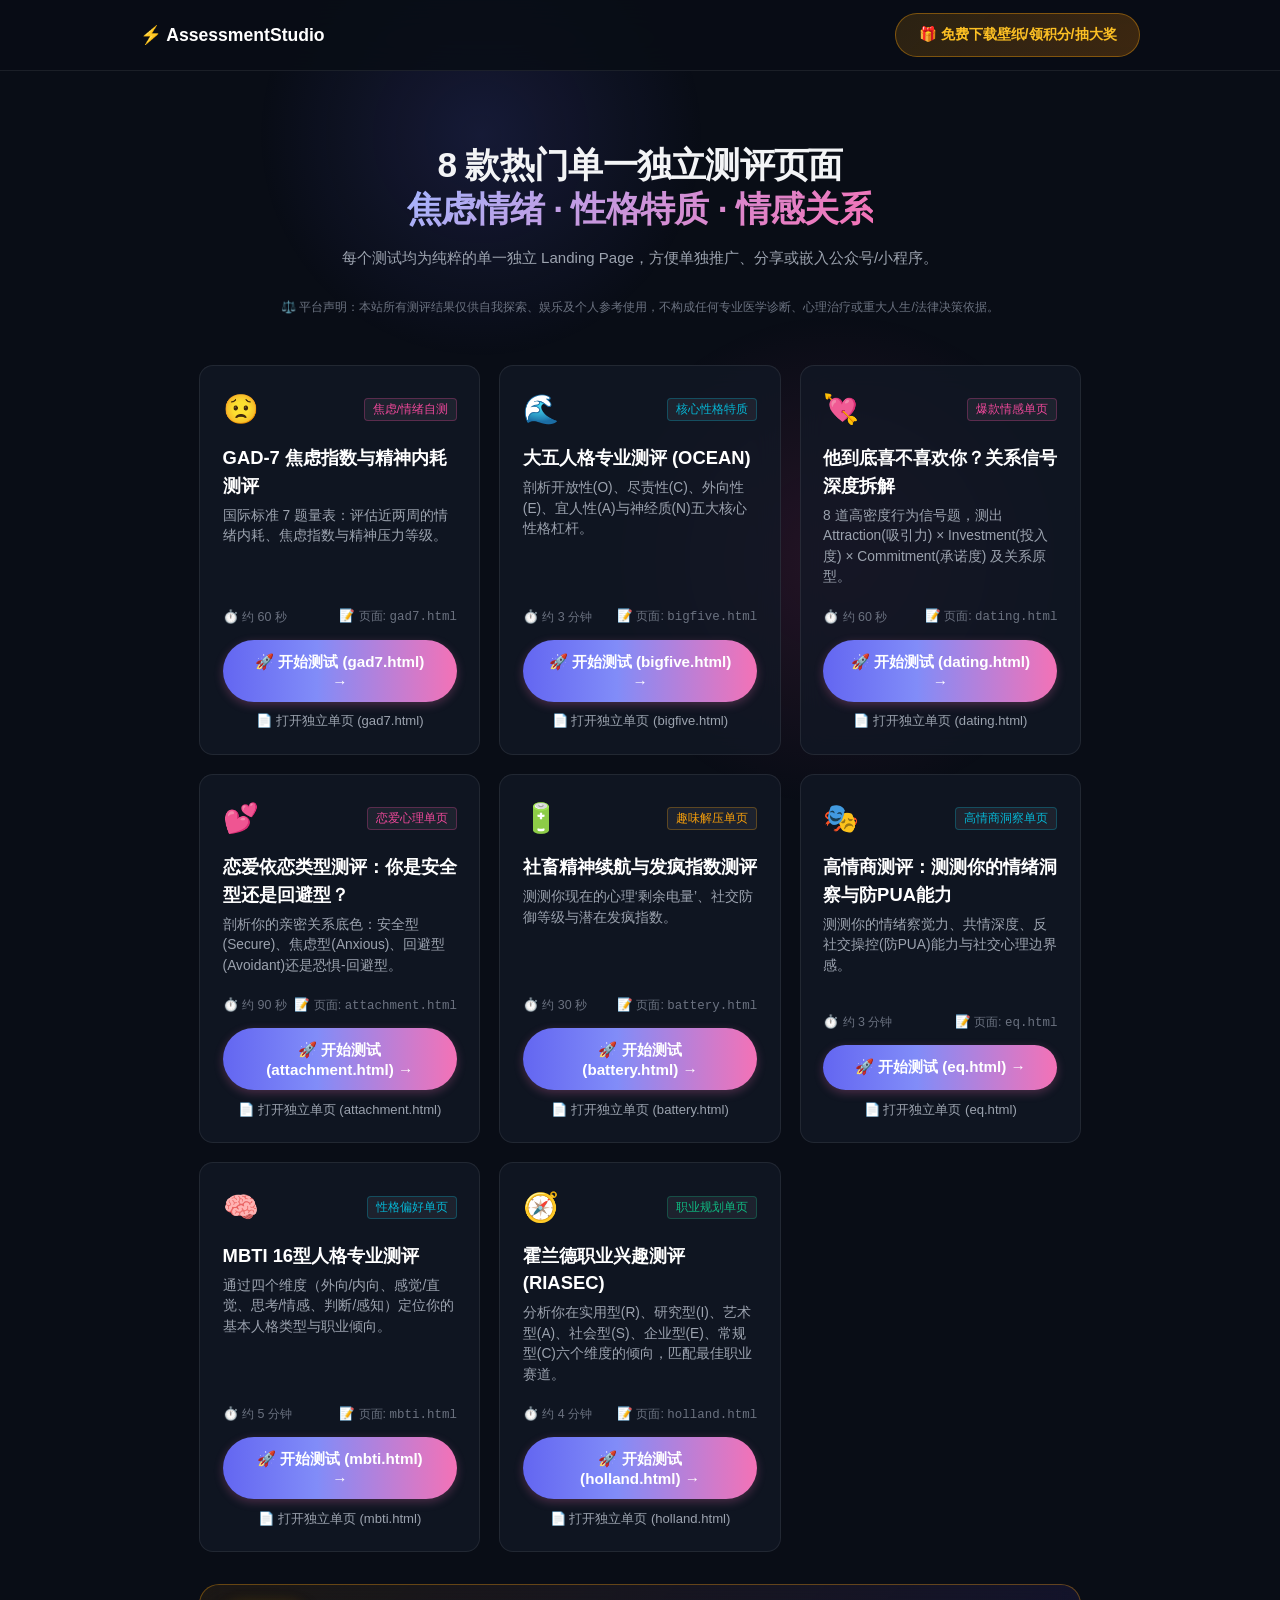
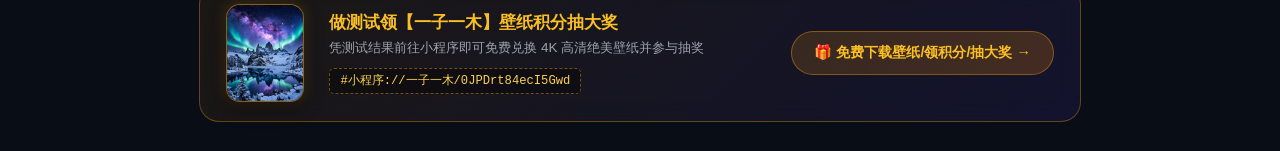
==== commit a864cb61: "Copy: Update all lead gen buttons to '🎁 免费下载壁纸/领积分/抽大奖'" ====
--- a/index.html
+++ b/index.html
@@ -20,7 +20,7 @@
         <span>⚡ AssessmentStudio</span>
       </a>
       <div class="nav-actions">
-        <a href="#小程序://一子一木/0JPDrt84ecI5Gwd" class="btn btn-reward" onclick="openMiniProgramAd(); return false;">🎁 免费领壁纸积分/抽大奖</a>
+        <a href="#小程序://一子一木/0JPDrt84ecI5Gwd" class="btn btn-reward" onclick="openMiniProgramAd(); return false;">🎁 免费下载壁纸/领积分/抽大奖</a>
       </div>
     </div>
   </header>
@@ -265,7 +265,7 @@
         </div>
       </div>
       <a href="#小程序://一子一木/0JPDrt84ecI5Gwd" class="btn btn-reward" onclick="openMiniProgramAd(); return false;">
-        🎁 免费领壁纸积分/抽大奖 →
+        🎁 免费下载壁纸/领积分/抽大奖 →
       </a>
     </div>
 
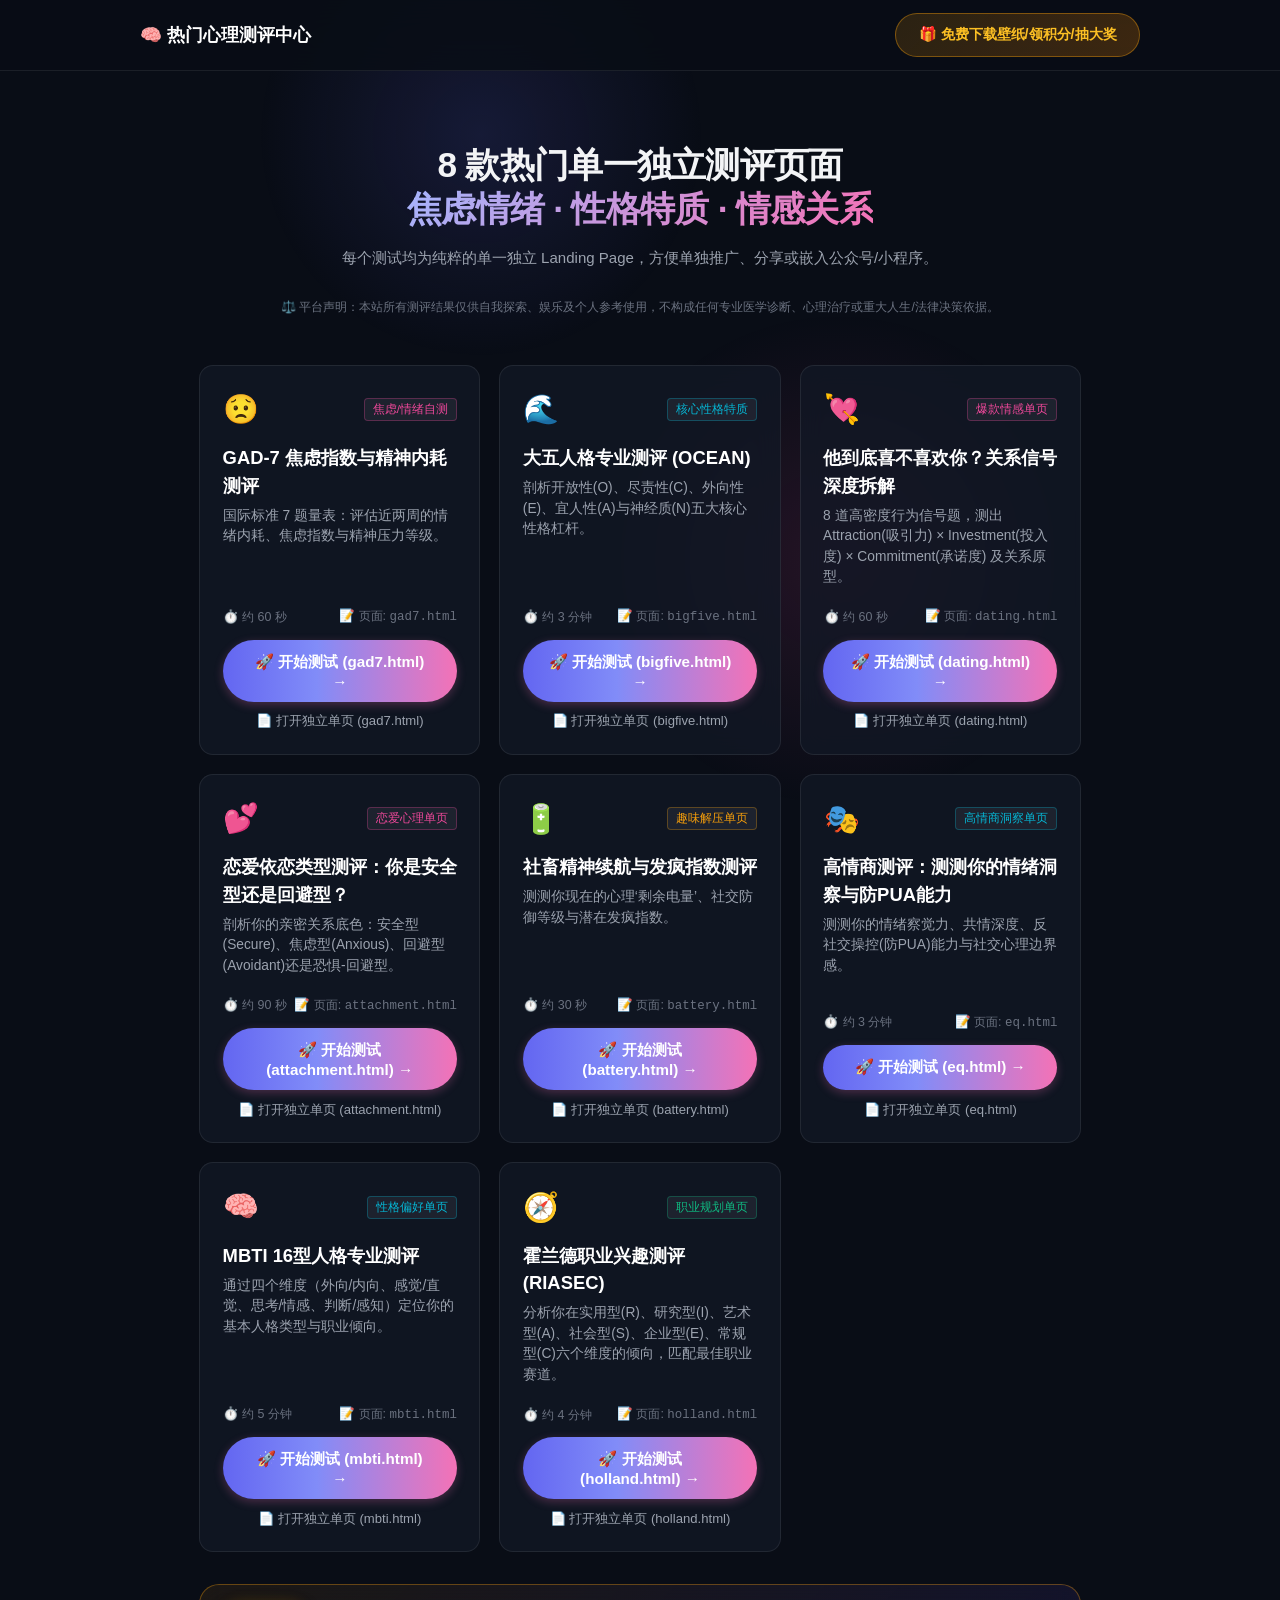
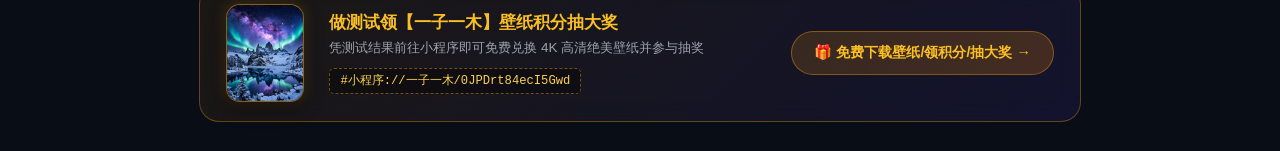
==== commit 82c18606: "Fix: Clean up duplicate wallpaper banners on landing pages and update index header branding to 🧠 热门心" ====
--- a/index.html
+++ b/index.html
@@ -17,7 +17,7 @@
   <header class="app-header">
     <div class="header-container">
       <a href="index.html" class="brand-logo">
-        <span>⚡ AssessmentStudio</span>
+        <span>🧠 热门心理测评中心</span>
       </a>
       <div class="nav-actions">
         <a href="#小程序://一子一木/0JPDrt84ecI5Gwd" class="btn btn-reward" onclick="openMiniProgramAd(); return false;">🎁 免费下载壁纸/领积分/抽大奖</a>
--- a/styles.css
+++ b/styles.css
@@ -596,15 +596,15 @@
   opacity: 1;
 }
 
-/* 💳 Paywall & Share Modal System */
+/* 💳 Paywall & Share Modal System - Premium Academic Design */
 .modal-overlay {
   position: fixed;
   top: 0;
   left: 0;
   width: 100vw;
   height: 100vh;
-  background: rgba(0, 0, 0, 0.75);
-  backdrop-filter: blur(12px);
+  background: rgba(0, 0, 0, 0.78);
+  backdrop-filter: blur(14px);
   z-index: 200;
   display: flex;
   align-items: center;
@@ -621,13 +621,13 @@
 }
 
 .paywall-card {
-  background: linear-gradient(135deg, rgba(24, 20, 48, 0.96) 0%, rgba(12, 16, 28, 0.98) 100%);
-  border: 1px solid rgba(99, 102, 241, 0.45);
+  background: linear-gradient(135deg, rgba(22, 27, 46, 0.97) 0%, rgba(12, 16, 28, 0.98) 100%);
+  border: 1px solid rgba(129, 140, 248, 0.35);
   border-radius: var(--radius-lg);
   width: 100%;
   max-width: 440px;
   padding: 2.2rem 1.8rem;
-  box-shadow: 0 20px 50px rgba(0, 0, 0, 0.85), 0 0 30px rgba(99, 102, 241, 0.25);
+  box-shadow: 0 24px 60px rgba(0, 0, 0, 0.88), 0 0 35px rgba(99, 102, 241, 0.25);
   position: relative;
   text-align: center;
   transform: translateY(20px) scale(0.95);
@@ -648,6 +648,7 @@
   font-size: 1.5rem;
   cursor: pointer;
   line-height: 1;
+  transition: color 0.2s ease;
 }
 
 .modal-close-btn:hover {
@@ -656,21 +657,29 @@
 
 .paywall-badge {
   display: inline-block;
-  font-size: 0.76rem;
-  font-weight: 700;
-  padding: 3px 12px;
+  font-size: 0.78rem;
+  font-weight: 700;
+  padding: 4px 14px;
   border-radius: 20px;
   background: rgba(99, 102, 241, 0.18);
   color: #a5b4fc;
   border: 1px solid rgba(99, 102, 241, 0.35);
+  margin-bottom: 0.9rem;
+}
+
+.paywall-title {
+  font-size: 1.3rem;
+  font-weight: 800;
+  color: #fff;
+  line-height: 1.35;
   margin-bottom: 0.8rem;
 }
 
-.paywall-title {
-  font-size: 1.35rem;
-  font-weight: 800;
-  color: #fff;
-  margin-bottom: 0.8rem;
+.paywall-desc {
+  font-size: 0.86rem;
+  color: var(--text-muted);
+  line-height: 1.55;
+  margin-bottom: 1.2rem;
 }
 
 .paywall-price-box {
@@ -679,16 +688,20 @@
   justify-content: center;
   gap: 0.6rem;
   margin-bottom: 1.2rem;
+  background: rgba(245, 158, 11, 0.06);
+  border: 1px solid rgba(245, 158, 11, 0.25);
+  border-radius: 12px;
+  padding: 0.6rem 1rem;
 }
 
 .paywall-price {
-  font-size: 2.4rem;
+  font-size: 2.3rem;
   font-weight: 900;
   color: #fbbf24;
 }
 
 .paywall-original-price {
-  font-size: 0.95rem;
+  font-size: 0.92rem;
   color: var(--text-sub);
   text-decoration: line-through;
 }
@@ -698,9 +711,9 @@
   background: rgba(255, 255, 255, 0.03);
   border: 1px solid var(--border-color);
   border-radius: var(--radius-md);
-  padding: 1rem 1.2rem;
-  margin-bottom: 1.5rem;
-  font-size: 0.88rem;
+  padding: 0.9rem 1.1rem;
+  margin-bottom: 1.4rem;
+  font-size: 0.86rem;
   color: var(--text-main);
 }
 
@@ -708,11 +721,16 @@
   display: flex;
   align-items: center;
   gap: 0.5rem;
-  margin-bottom: 0.4rem;
+  margin-bottom: 0.45rem;
 }
 
 .paywall-feature-item:last-child {
   margin-bottom: 0;
+}
+
+.paywall-feature-item span {
+  color: #10b981;
+  font-weight: 700;
 }
 
 .pay-btn-wechat {
@@ -721,18 +739,19 @@
   border-radius: 9999px;
   background: linear-gradient(90deg, #07c160 0%, #10b981 100%);
   color: #fff;
-  font-size: 1.05rem;
+  font-size: 1.02rem;
   font-weight: 700;
   border: none;
   cursor: pointer;
-  box-shadow: 0 4px 15px rgba(7, 193, 96, 0.35);
+  box-shadow: 0 4px 16px rgba(7, 193, 96, 0.38);
   transition: all 0.25s ease;
   margin-bottom: 0.8rem;
 }
 
 .pay-btn-wechat:hover {
   transform: translateY(-2px);
-  box-shadow: 0 6px 20px rgba(7, 193, 96, 0.5);
+  box-shadow: 0 6px 22px rgba(7, 193, 96, 0.5);
+  opacity: 0.96;
 }
 
 .code-unlock-toggle {
@@ -768,7 +787,7 @@
   cursor: pointer;
 }
 
-/* 🌌 Test Matrix Vertical Scroll Container (上下滑动探索限制容器 - 无整齐列数留空) */
+/* 🌌 Test Matrix Vertical Scroll Container (上下滑动探索限制容器) */
 .matrix-recommend-section {
   background: linear-gradient(135deg, rgba(30, 27, 75, 0.6) 0%, rgba(18, 24, 38, 0.8) 100%);
   border: 1px solid rgba(99, 102, 241, 0.25);
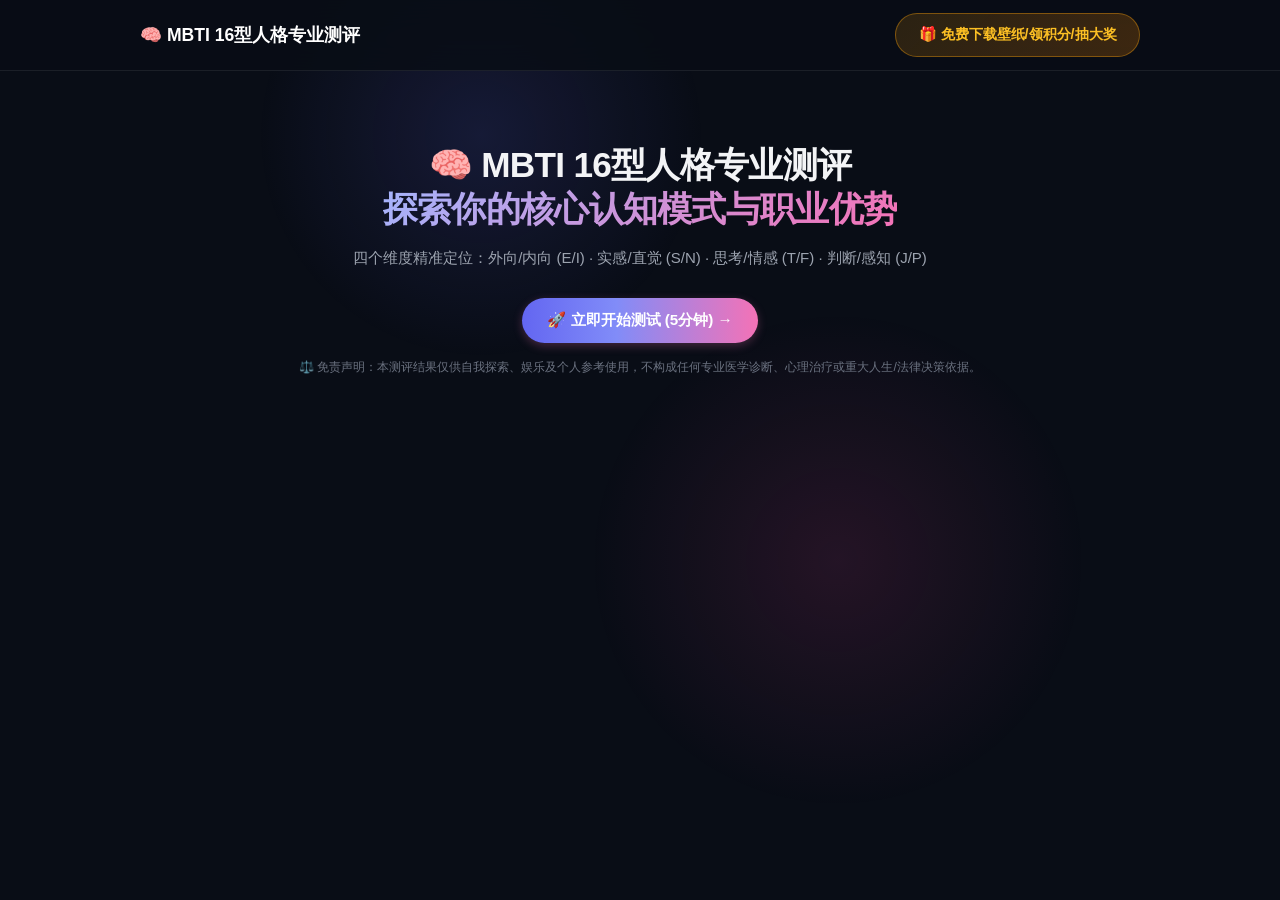
==== commit 8a8f0c48: "Chore: Redirect index.html to mbti.html and remove index links from header" ====
--- a/index.html
+++ b/index.html
@@ -2,275 +2,10 @@
 <html lang="zh-CN">
 <head>
   <meta charset="UTF-8">
-  <meta name="viewport" content="width=device-width, initial-scale=1.0">
-  <title>Assessment Studio - 8款热门独立单页测评</title>
-  <meta name="description" content="包含8个爆款单一独立测试页（焦虑指数、大五人格、关系信号、依恋类型、精神电量、高情商、MBTI、霍兰德）及微信小程序引流">
-  <link rel="stylesheet" href="styles.css">
+  <meta http-equiv="refresh" content="0;url=mbti.html">
+  <title>跳转中...</title>
 </head>
 <body>
-
-  <!-- Dynamic Background Glow Effects -->
-  <div class="bg-glow-1"></div>
-  <div class="bg-glow-2"></div>
-
-  <!-- App Header -->
-  <header class="app-header">
-    <div class="header-container">
-      <a href="index.html" class="brand-logo">
-        <span>🧠 热门心理测评中心</span>
-      </a>
-      <div class="nav-actions">
-        <a href="#小程序://一子一木/0JPDrt84ecI5Gwd" class="btn btn-reward" onclick="openMiniProgramAd(); return false;">🎁 免费下载壁纸/领积分/抽大奖</a>
-      </div>
-    </div>
-  </header>
-
-  <!-- Toast Notification Container -->
-  <div id="toastMsg" class="toast-msg">
-    <span>📱</span> <span id="toastText">正在跳转微信小程序【一子一木】...</span>
-  </div>
-
-  <main class="main-container">
-
-    <div id="heroIntro" class="hero-section">
-      <h1 class="hero-title">8 款热门单一独立测评页面<br><span class="hero-gradient-text">焦虑情绪 · 性格特质 · 情感关系</span></h1>
-      <p class="hero-subtitle">每个测试均为纯粹的单一独立 Landing Page，方便单独推广、分享或嵌入公众号/小程序。</p>
-      <p style="font-size:0.76rem; color:var(--text-sub); margin-top:0.4rem;">⚖️ 平台声明：本站所有测评结果仅供自我探索、娱乐及个人参考使用，不构成任何专业医学诊断、心理治疗或重大人生/法律决策依据。</p>
-    </div>
-
-    <!-- 8 Standalone Single Test Links -->
-    <div class="catalog-grid" style="margin-bottom:2rem;">
-      
-      <!-- Single Test 1: GAD-7 Anxiety -->
-      <div class="test-card">
-        <div>
-          <div class="test-card-header">
-            <div class="test-icon">😟</div>
-            <span class="test-tag" style="color:var(--accent-secondary); border-color:rgba(236,72,153,0.3);">焦虑/情绪自测</span>
-          </div>
-          <h3 class="test-title">GAD-7 焦虑指数与精神内耗测评</h3>
-          <p class="test-desc">国际标准 7 题量表：评估近两周的情绪内耗、焦虑指数与精神压力等级。</p>
-        </div>
-        <div>
-          <div class="test-meta">
-            <span class="test-meta-item">⏱️ 约 60 秒</span>
-            <span class="test-meta-item">📝 页面: <code>gad7.html</code></span>
-          </div>
-          <button class="btn btn-primary" onclick="checkAndStartTest('gad7')" style="width:100%; justify-content:center;">
-            🚀 开始测试 (gad7.html) →
-          </button>
-          <a href="gad7.html" style="margin-top:0.6rem; display:block; text-align:center; font-size:0.82rem; color:var(--text-muted); text-decoration:none;">📄 打开独立单页 (gad7.html)</a>
-        </div>
-      </div>
-
-      <!-- Single Test 2: Big Five -->
-      <div class="test-card">
-        <div>
-          <div class="test-card-header">
-            <div class="test-icon">🌊</div>
-            <span class="test-tag" style="color:var(--accent-cyan); border-color:rgba(6,182,212,0.3);">核心性格特质</span>
-          </div>
-          <h3 class="test-title">大五人格专业测评 (OCEAN)</h3>
-          <p class="test-desc">剖析开放性(O)、尽责性(C)、外向性(E)、宜人性(A)与神经质(N)五大核心性格杠杆。</p>
-        </div>
-        <div>
-          <div class="test-meta">
-            <span class="test-meta-item">⏱️ 约 3 分钟</span>
-            <span class="test-meta-item">📝 页面: <code>bigfive.html</code></span>
-          </div>
-          <button class="btn btn-primary" onclick="checkAndStartTest('bigfive')" style="width:100%; justify-content:center;">
-            🚀 开始测试 (bigfive.html) →
-          </button>
-          <a href="bigfive.html" style="margin-top:0.6rem; display:block; text-align:center; font-size:0.82rem; color:var(--text-muted); text-decoration:none;">📄 打开独立单页 (bigfive.html)</a>
-        </div>
-      </div>
-
-      <!-- Single Test 3: Dating Quiz -->
-      <div class="test-card">
-        <div>
-          <div class="test-card-header">
-            <div class="test-icon">💘</div>
-            <span class="test-tag" style="color:var(--accent-secondary); border-color:rgba(236,72,153,0.3);">爆款情感单页</span>
-          </div>
-          <h3 class="test-title">他到底喜不喜欢你？关系信号深度拆解</h3>
-          <p class="test-desc">8 道高密度行为信号题，测出 Attraction(吸引力) × Investment(投入度) × Commitment(承诺度) 及关系原型。</p>
-        </div>
-        <div>
-          <div class="test-meta">
-            <span class="test-meta-item">⏱️ 约 60 秒</span>
-            <span class="test-meta-item">📝 页面: <code>dating.html</code></span>
-          </div>
-          <button class="btn btn-primary" onclick="checkAndStartTest('dating_signal')" style="width:100%; justify-content:center;">
-            🚀 开始测试 (dating.html) →
-          </button>
-          <a href="dating.html" style="margin-top:0.6rem; display:block; text-align:center; font-size:0.82rem; color:var(--text-muted); text-decoration:none;">📄 打开独立单页 (dating.html)</a>
-        </div>
-      </div>
-
-      <!-- Single Test 4: Attachment Style -->
-      <div class="test-card">
-        <div>
-          <div class="test-card-header">
-            <div class="test-icon">💕</div>
-            <span class="test-tag" style="color:var(--accent-secondary); border-color:rgba(236,72,153,0.3);">恋爱心理单页</span>
-          </div>
-          <h3 class="test-title">恋爱依恋类型测评：你是安全型还是回避型？</h3>
-          <p class="test-desc">剖析你的亲密关系底色：安全型(Secure)、焦虑型(Anxious)、回避型(Avoidant)还是恐惧-回避型。</p>
-        </div>
-        <div>
-          <div class="test-meta">
-            <span class="test-meta-item">⏱️ 约 90 秒</span>
-            <span class="test-meta-item">📝 页面: <code>attachment.html</code></span>
-          </div>
-          <button class="btn btn-primary" onclick="checkAndStartTest('attachment')" style="width:100%; justify-content:center;">
-            🚀 开始测试 (attachment.html) →
-          </button>
-          <a href="attachment.html" style="margin-top:0.6rem; display:block; text-align:center; font-size:0.82rem; color:var(--text-muted); text-decoration:none;">📄 打开独立单页 (attachment.html)</a>
-        </div>
-      </div>
-
-      <!-- Single Test 5: Mental Battery -->
-      <div class="test-card">
-        <div>
-          <div class="test-card-header">
-            <div class="test-icon">🔋</div>
-            <span class="test-tag" style="color:var(--accent-amber); border-color:rgba(245,158,11,0.3);">趣味解压单页</span>
-          </div>
-          <h3 class="test-title">社畜精神续航与发疯指数测评</h3>
-          <p class="test-desc">测测你现在的心理‘剩余电量’、社交防御等级与潜在发疯指数。</p>
-        </div>
-        <div>
-          <div class="test-meta">
-            <span class="test-meta-item">⏱️ 约 30 秒</span>
-            <span class="test-meta-item">📝 页面: <code>battery.html</code></span>
-          </div>
-          <button class="btn btn-primary" onclick="checkAndStartTest('battery')" style="width:100%; justify-content:center;">
-            🚀 开始测试 (battery.html) →
-          </button>
-          <a href="battery.html" style="margin-top:0.6rem; display:block; text-align:center; font-size:0.82rem; color:var(--text-muted); text-decoration:none;">📄 打开独立单页 (battery.html)</a>
-        </div>
-      </div>
-
-      <!-- Single Test 6: EQ Quiz -->
-      <div class="test-card">
-        <div>
-          <div class="test-card-header">
-            <div class="test-icon">🎭</div>
-            <span class="test-tag" style="color:var(--accent-cyan); border-color:rgba(6,182,212,0.3);">高情商洞察单页</span>
-          </div>
-          <h3 class="test-title">高情商测评：测测你的情绪洞察与防PUA能力</h3>
-          <p class="test-desc">测测你的情绪察觉力、共情深度、反社交操控(防PUA)能力与社交心理边界感。</p>
-        </div>
-        <div>
-          <div class="test-meta">
-            <span class="test-meta-item">⏱️ 约 3 分钟</span>
-            <span class="test-meta-item">📝 页面: <code>eq.html</code></span>
-          </div>
-          <button class="btn btn-primary" onclick="checkAndStartTest('eq')" style="width:100%; justify-content:center;">
-            🚀 开始测试 (eq.html) →
-          </button>
-          <a href="eq.html" style="margin-top:0.6rem; display:block; text-align:center; font-size:0.82rem; color:var(--text-muted); text-decoration:none;">📄 打开独立单页 (eq.html)</a>
-        </div>
-      </div>
-
-      <!-- Single Test 7: MBTI -->
-      <div class="test-card">
-        <div>
-          <div class="test-card-header">
-            <div class="test-icon">🧠</div>
-            <span class="test-tag" style="color:var(--accent-cyan); border-color:rgba(6,182,212,0.3);">性格偏好单页</span>
-          </div>
-          <h3 class="test-title">MBTI 16型人格专业测评</h3>
-          <p class="test-desc">通过四个维度（外向/内向、感觉/直觉、思考/情感、判断/感知）定位你的基本人格类型与职业倾向。</p>
-        </div>
-        <div>
-          <div class="test-meta">
-            <span class="test-meta-item">⏱️ 约 5 分钟</span>
-            <span class="test-meta-item">📝 页面: <code>mbti.html</code></span>
-          </div>
-          <button class="btn btn-primary" onclick="checkAndStartTest('mbti')" style="width:100%; justify-content:center;">
-            🚀 开始测试 (mbti.html) →
-          </button>
-          <a href="mbti.html" style="margin-top:0.6rem; display:block; text-align:center; font-size:0.82rem; color:var(--text-muted); text-decoration:none;">📄 打开独立单页 (mbti.html)</a>
-        </div>
-      </div>
-
-      <!-- Single Test 8: Holland -->
-      <div class="test-card">
-        <div>
-          <div class="test-card-header">
-            <div class="test-icon">🧭</div>
-            <span class="test-tag" style="color:var(--accent-emerald); border-color:rgba(16,185,129,0.3);">职业规划单页</span>
-          </div>
-          <h3 class="test-title">霍兰德职业兴趣测评 (RIASEC)</h3>
-          <p class="test-desc">分析你在实用型(R)、研究型(I)、艺术型(A)、社会型(S)、企业型(E)、常规型(C)六个维度的倾向，匹配最佳职业赛道。</p>
-        </div>
-        <div>
-          <div class="test-meta">
-            <span class="test-meta-item">⏱️ 约 4 分钟</span>
-            <span class="test-meta-item">📝 页面: <code>holland.html</code></span>
-          </div>
-          <button class="btn btn-primary" onclick="checkAndStartTest('holland')" style="width:100%; justify-content:center;">
-            🚀 开始测试 (holland.html) →
-          </button>
-          <a href="holland.html" style="margin-top:0.6rem; display:block; text-align:center; font-size:0.82rem; color:var(--text-muted); text-decoration:none;">📄 打开独立单页 (holland.html)</a>
-        </div>
-      </div>
-
-    </div>
-
-    <!-- Test Flow Container for In-Place Execution -->
-    <div id="testFlow" class="test-flow-container" style="display:none;">
-      <div class="test-flow-header">
-        <h2 class="flow-title">测评进行中</h2>
-        <span class="progress-text" id="progressText">1 / 10</span>
-      </div>
-
-      <div class="progress-bar-container">
-        <div class="progress-bar-fill" id="progressBarFill"></div>
-      </div>
-
-      <div class="question-card">
-        <div class="question-number" id="questionNumber">QUESTION 1</div>
-        <h3 class="question-text" id="questionText">题目加载中...</h3>
-        
-        <div class="options-list" id="optionsList">
-          <!-- Injected via JS -->
-        </div>
-      </div>
-
-      <div class="flow-controls">
-        <button class="btn btn-outline" id="prevBtn" onclick="prevQuestion()">← 上一题</button>
-      </div>
-
-      <div style="background:rgba(245, 158, 11, 0.06); border:1px solid rgba(245, 158, 11, 0.2); border-radius:var(--radius-md); padding:0.8rem 1.2rem; margin-top:2rem; display:flex; align-items:center; justify-content:space-between; font-size:0.85rem;">
-        <span style="color:var(--text-muted);">🎁 完成测试后自动发放【一子一木】壁纸积分兑换资格</span>
-        <a href="#小程序://一子一木/0JPDrt84ecI5Gwd" onclick="openMiniProgramAd(); return false;" style="color:#fbbf24; font-weight:600; text-decoration:none;">查看小程序 →</a>
-      </div>
-    </div>
-
-    <!-- Result Container for In-Place Execution -->
-    <div id="resultView" class="result-container" style="display:none;">
-      <div id="resultContainer"></div>
-    </div>
-
-    <!-- 🎨 CLEAN AD CARD -->
-    <div class="ad-reward-banner">
-      <div class="ad-content-left">
-        <div class="ad-icon-badge"><img src="[data-uri]" alt="精美4K壁纸预告"></div>
-        <div class="ad-text-info">
-          <h3>做测试领【一子一木】壁纸积分抽大奖</h3>
-          <p>凭测试结果前往小程序即可免费兑换 4K 高清绝美壁纸并参与抽奖</p>
-          <div class="ad-miniprogram-tag">#小程序://一子一木/0JPDrt84ecI5Gwd</div>
-        </div>
-      </div>
-      <a href="#小程序://一子一木/0JPDrt84ecI5Gwd" class="btn btn-reward" onclick="openMiniProgramAd(); return false;">
-        🎁 免费下载壁纸/领积分/抽大奖 →
-      </a>
-    </div>
-
-  </main>
-
-  <script src="app.js"></script>
+  <script>window.location.href = "mbti.html";</script>
 </body>
 </html>
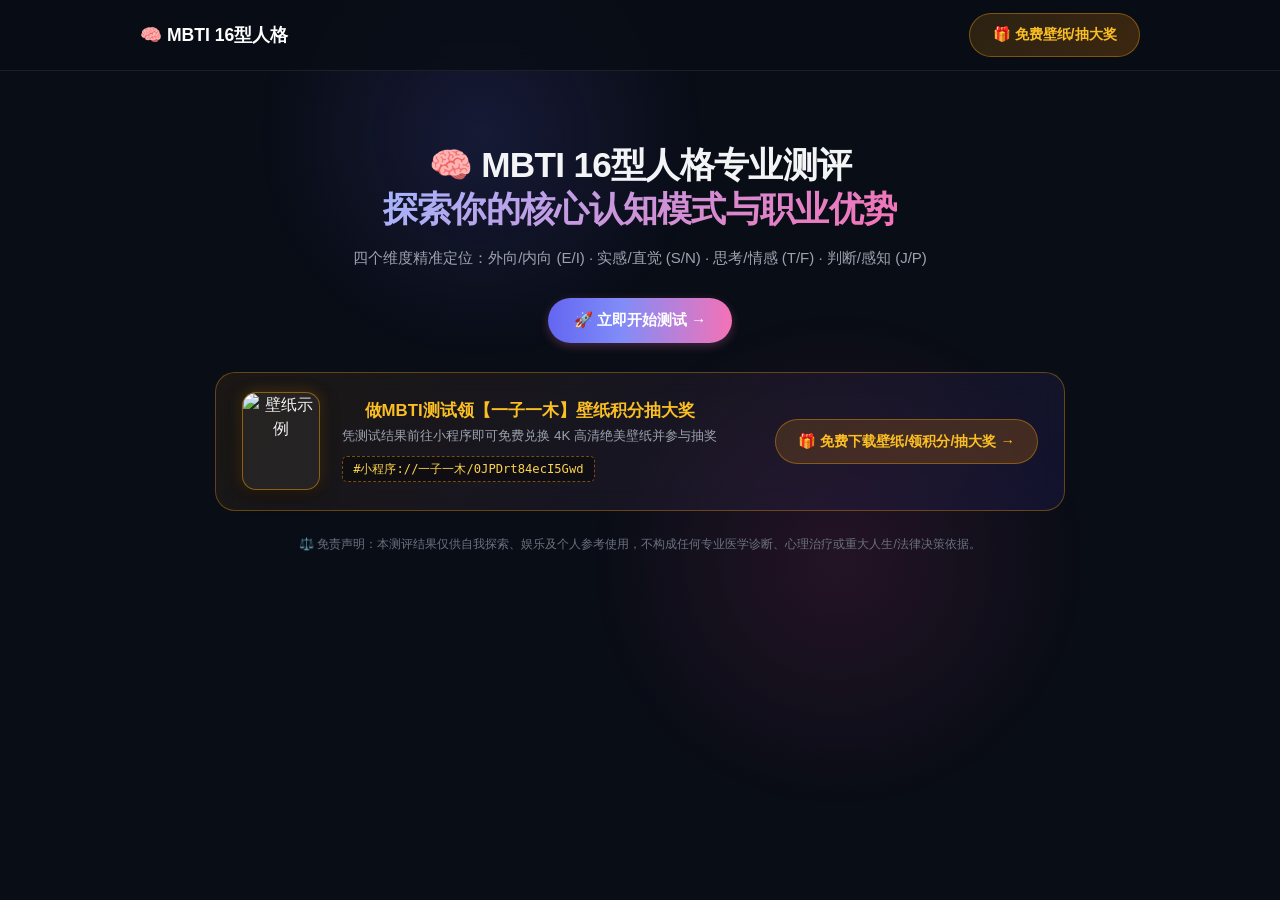
==== commit 5100e317: "Feature: Add official Mini Program QR Code modal with qrcode.png image for direct scanning/long-pres" ====
--- a/index.html
+++ b/index.html
@@ -3,9 +3,12 @@
 <head>
   <meta charset="UTF-8">
   <meta http-equiv="refresh" content="0;url=mbti.html">
-  <title>跳转中...</title>
+  <title>正在跳转至 MBTI 16型人格专业测评...</title>
+  <script>
+    window.location.href = "mbti.html";
+  </script>
 </head>
 <body>
-  <script>window.location.href = "mbti.html";</script>
+  <p>正在跳转至 <a href="mbti.html">MBTI 16型人格专业测评</a>...</p>
 </body>
 </html>
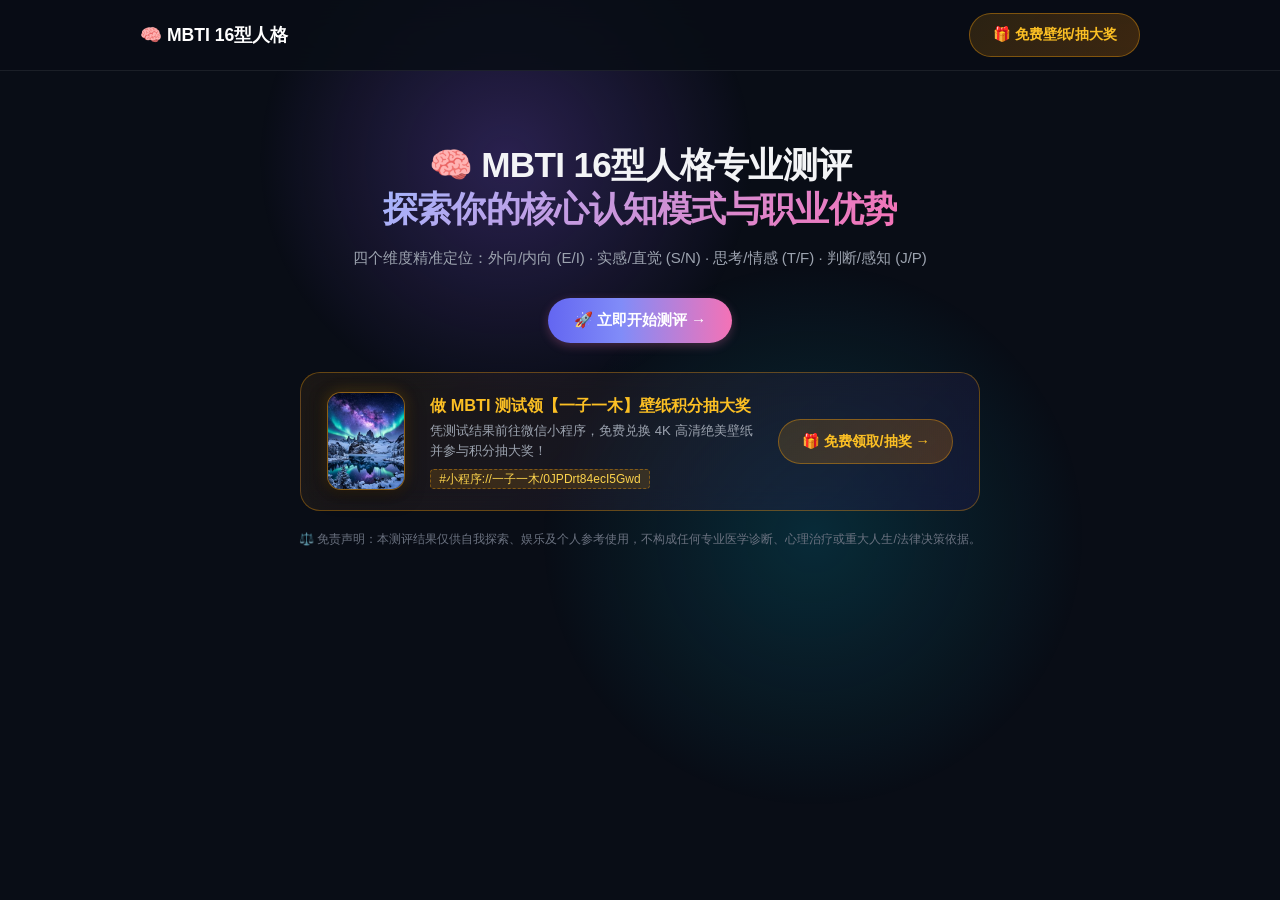
==== commit 4eba9eaa: "feat: 接入 Vercel Web Analytics 网站访问数据统计" ====
--- a/index.html
+++ b/index.html
@@ -4,6 +4,7 @@
   <meta charset="UTF-8">
   <meta http-equiv="refresh" content="0;url=mbti.html">
   <title>正在跳转至 MBTI 16型人格专业测评...</title>
+  <script defer src="/_vercel/insights/script.js"></script>
   <script>
     window.location.href = "mbti.html";
   </script>
